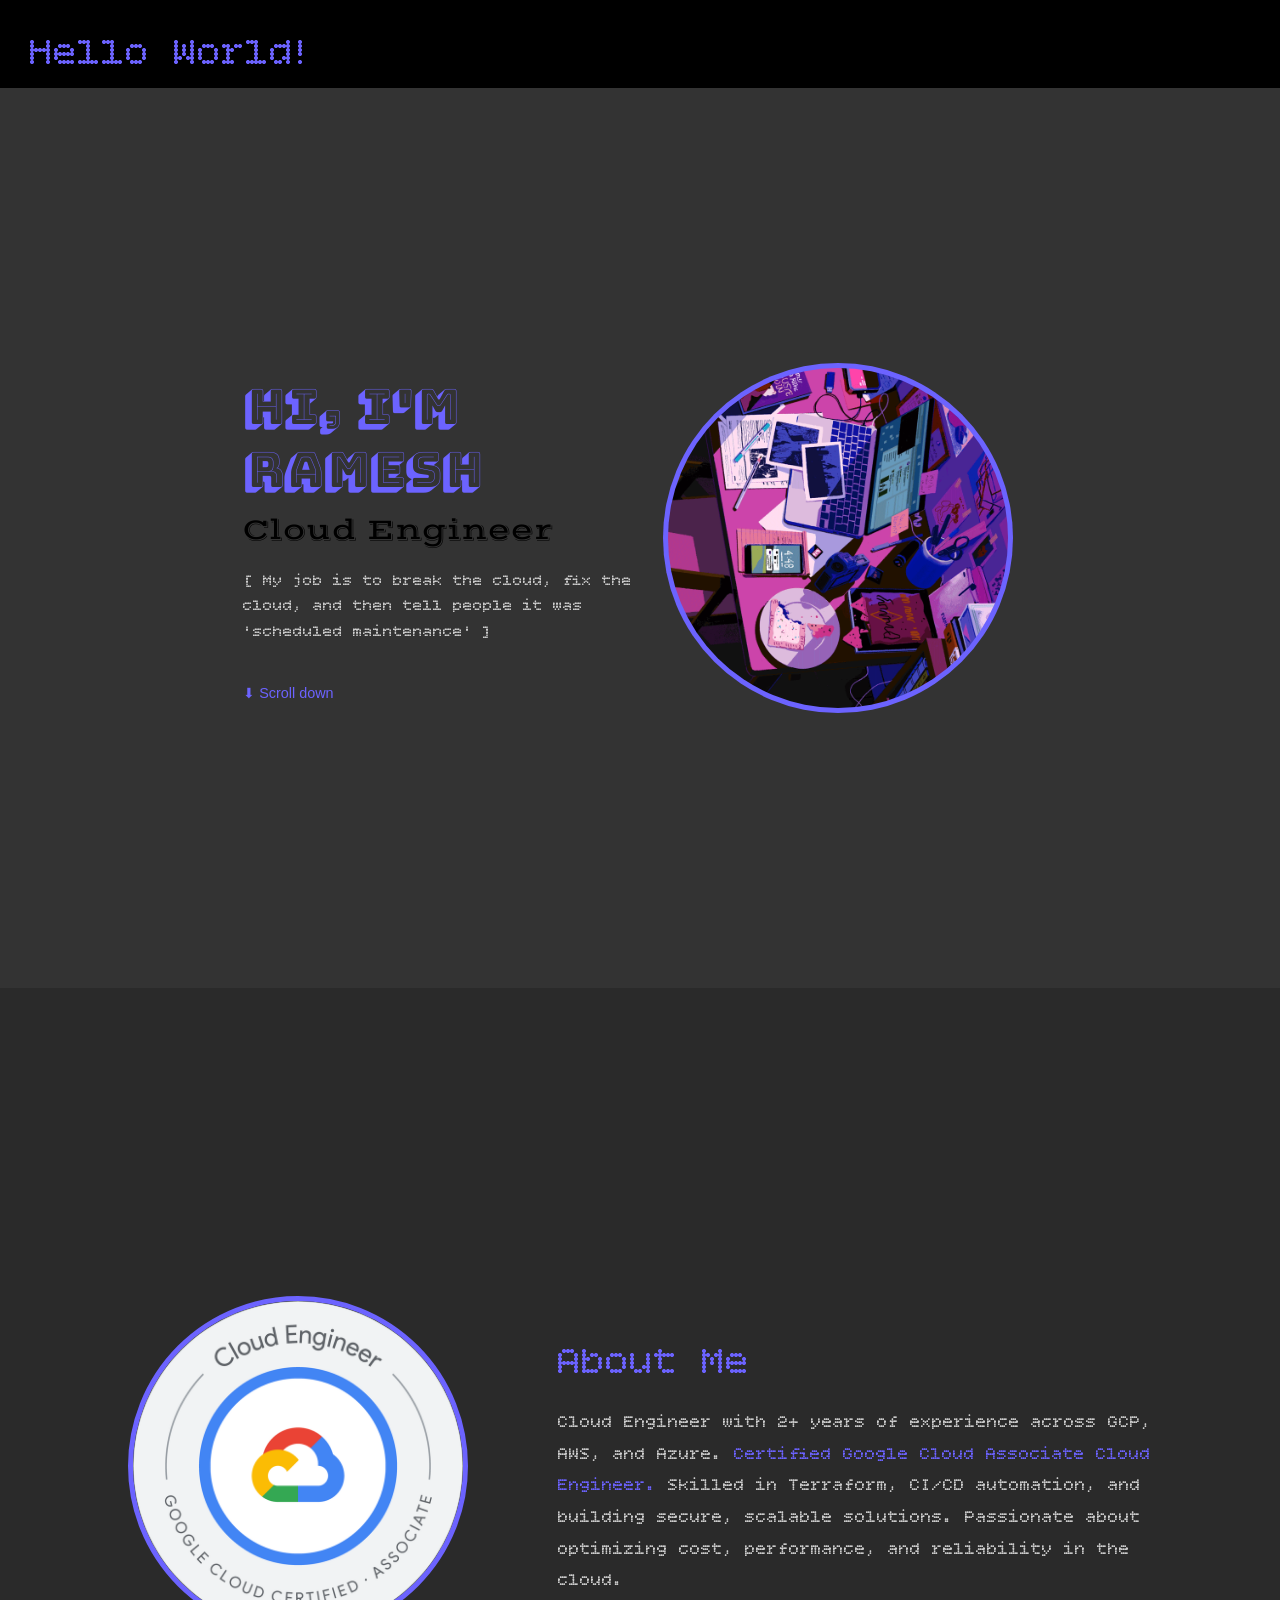
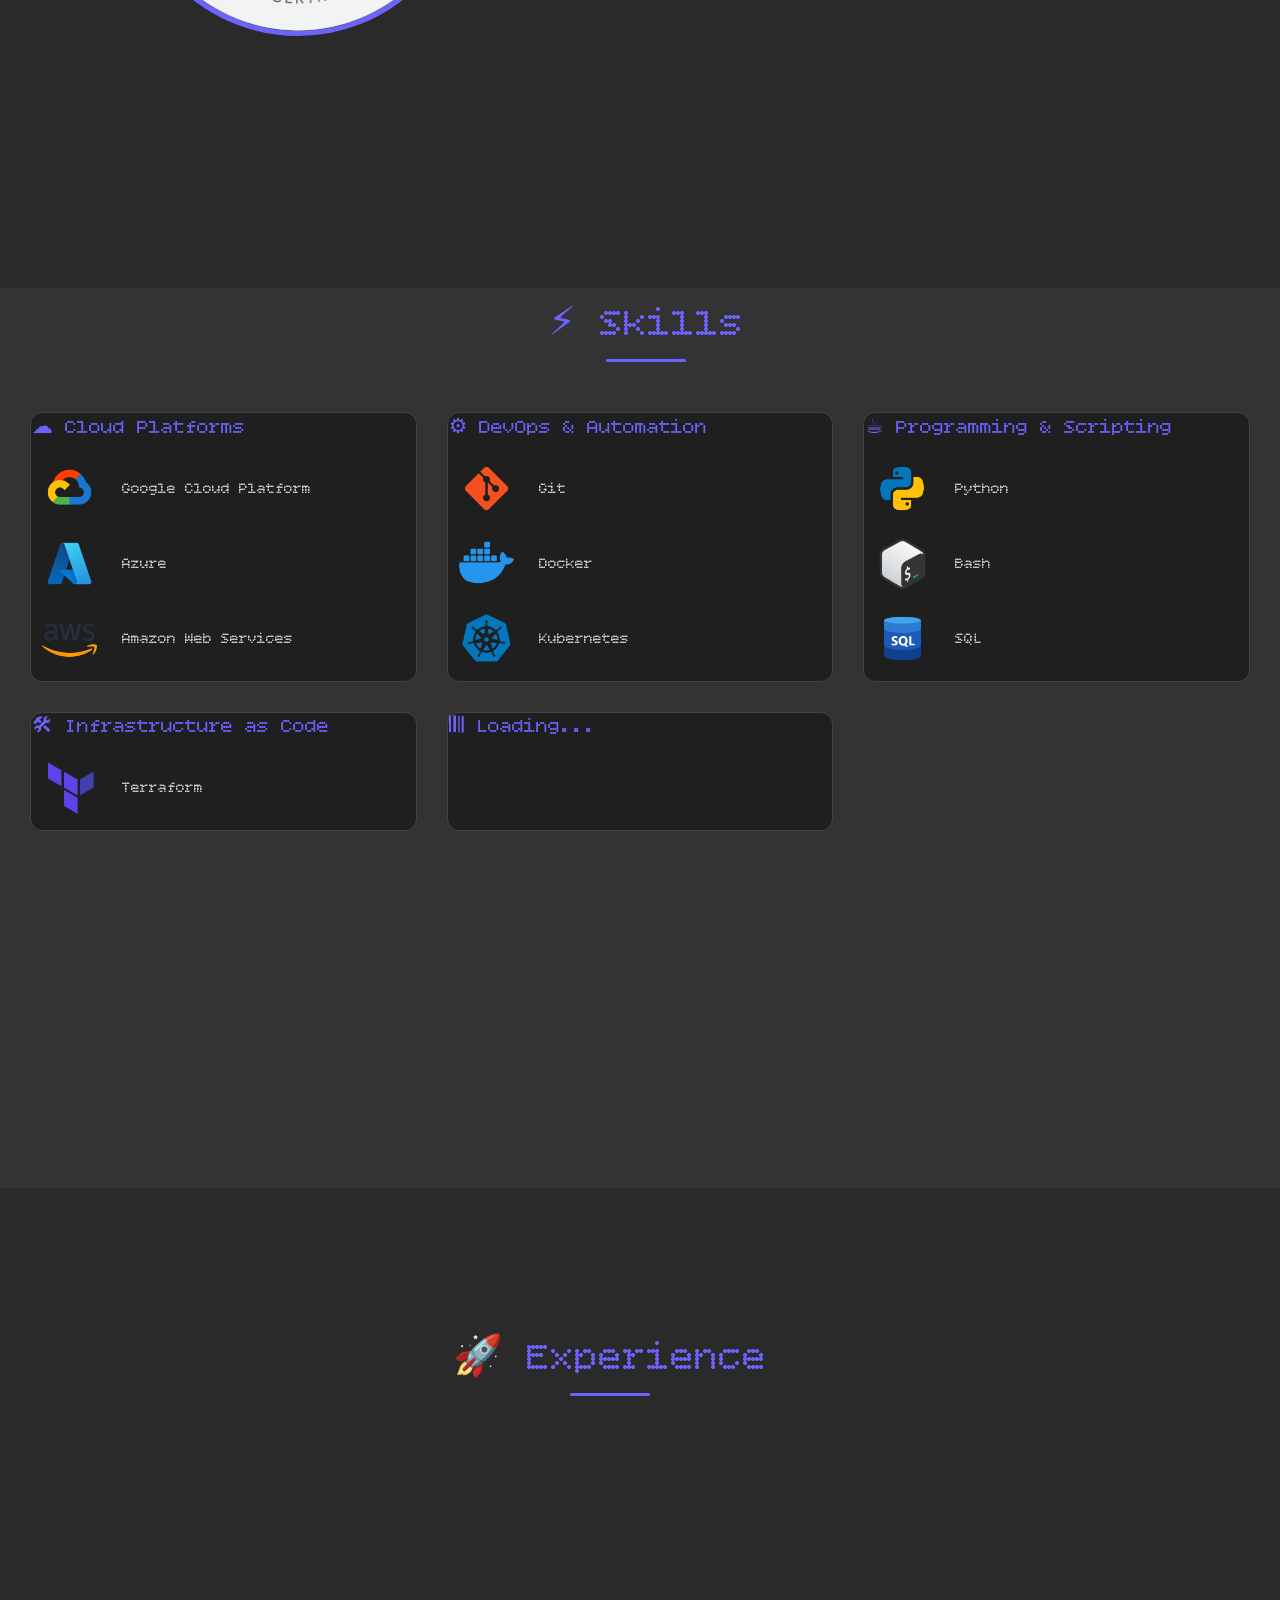
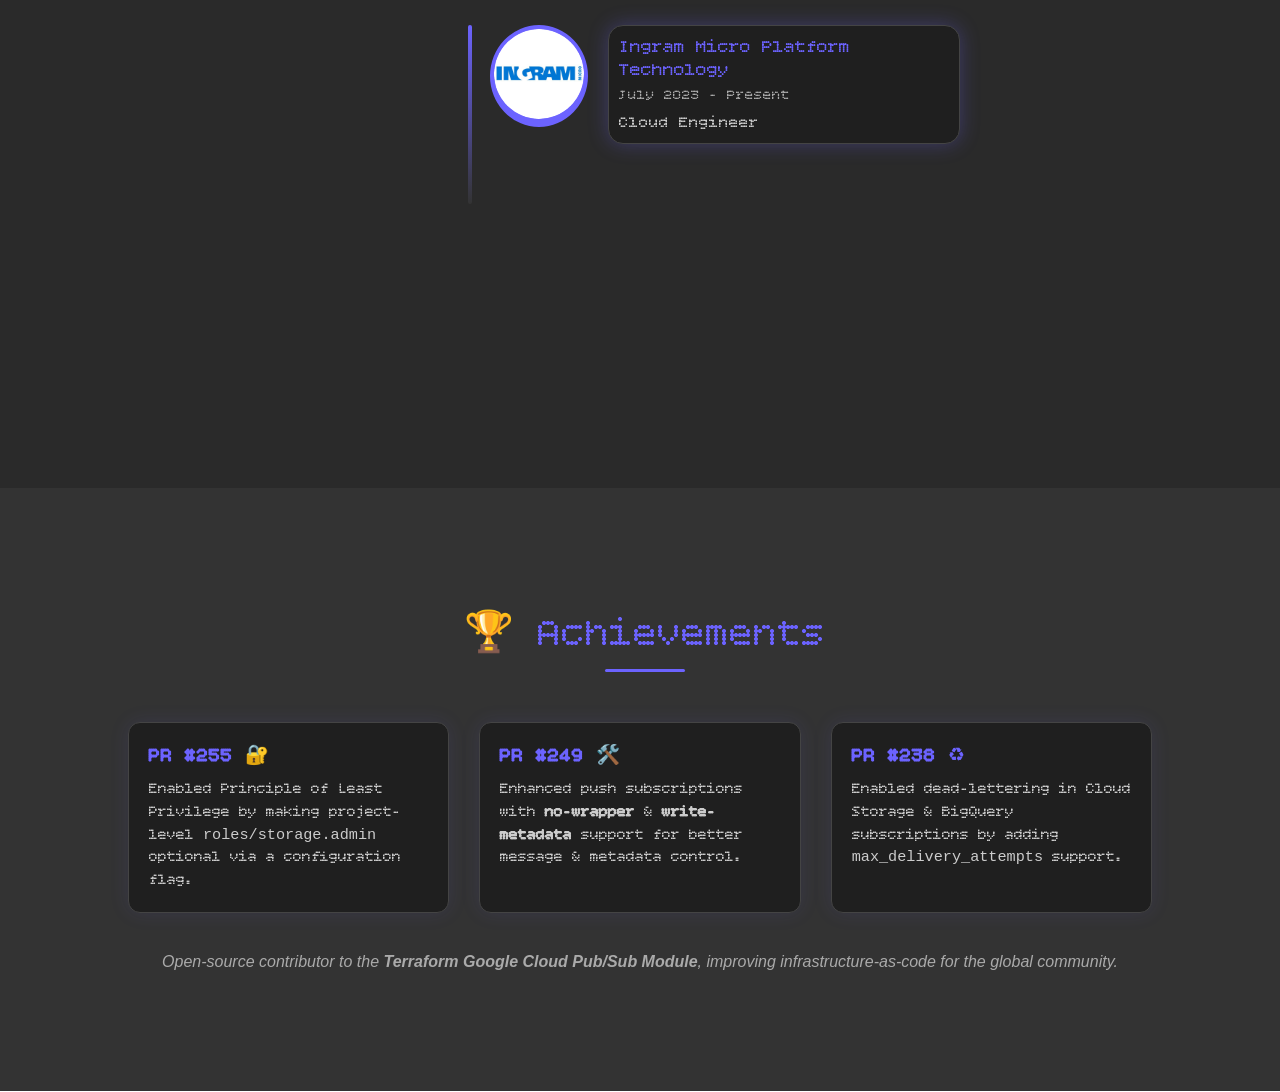
==== index.html @ 8cbbfb4b "Initial achie" ====
<!DOCTYPE html>
<html lang="en">
<head>
    <meta charset="UTF-8">
    <meta name="viewport" content="width=device-width, initial-scale=1.0">
    <title>Responsive Navbar</title>
    <link rel="stylesheet" href="style.css">
    <link href="https://fonts.googleapis.com/css2?family=Bitcount+Single:wght@100..900&display=swap" rel="stylesheet">
    <link href="https://fonts.googleapis.com/css2?family=Finger+Paint&display=swap" rel="stylesheet">    <link href="https://fonts.googleapis.com/css2?family=Bungee+Shade&display=swap" rel="stylesheet">
    <link href="https://fonts.googleapis.com/css2?family=Vast+Shadow&display=swap" rel="stylesheet">
</head>
<body>

    <!-- ===== Navbar ===== -->
    <header>
        <div class="logo">Hello World!</div>

        <!-- Hamburger Menu Icon -->
        <div class="hamburger" id="hamburger">
            ☰
        </div>

        <nav id="nav-menu">
            <ul class="nav-links">
                <li><a href="#home" class="nav-link">Home</a></li>
                <li><a href="#about" class="nav-link">About</a></li>
                <li><a href="#skills" class="nav-link">Skills</a></li>
                <li><a href="#experience" class="nav-link">Experience</a></li>
                <li><a href="#achievements" class="nav-link">Achievements</a></li>
                <li><a href="#contact" class="nav-link">Contact</a></li>
            </ul>
        </nav>
    </header>

    <!-- ===== Hero Section ===== -->
<section class="hero" id="home">
    <div class="hero-text">
        <h1>Hi, I'm Ramesh</h1>
        <h3>Cloud Engineer</h3>
        <p>
            [ My job is to break the cloud, fix the cloud, and then tell people it was 'scheduled maintenance' ]
        </p>
        <div class="scroll-down">
            <span>⬇ Scroll down</span>
        </div>
    </div>

    <div class="hero-image">
        <div class="image-bg"></div>
        <img src="./assets/gif1.gif" alt="img1">
    </div>
</section>

<!-- ===== About Section ===== -->
<section class="about" id="about">
    <div class="about-image">
        <img src="./assets/badge.png" alt="About Me">
    </div>
    <div class="about-text">
        <h2>About Me</h2>
        <p>
            Cloud Engineer with 2+ years of experience across GCP, AWS, and Azure. 
            <span class="cert">Certified Google Cloud Associate Cloud Engineer.</span>
            Skilled in Terraform, CI/CD automation, and building secure, scalable solutions. 
            Passionate about optimizing cost, performance, and reliability in the cloud.
        </p>
    </div>
</section>


<section class="skills" id="skills">
    <h2 class="section-title">⚡ Skills</h2>
    <div class="skills-grid">

        <div class="skill-category">
            <h3>☁ Cloud Platforms</h3>
            <div class="skill-items">
                <span><img src="./assets/gcp.png" alt="GCP">Google Cloud Platform</span>
                <span><img src="./assets/azure.png" alt="Azure">Azure</span>
                <span><img src="./assets/aws.png" alt="AWS">Amazon Web Services</span>
            </div>
        </div>

        <div class="skill-category">
            <h3>⚙ DevOps & Automation</h3>
            <div class="skill-items">
                <span><img src="./assets/git.png" alt="Git">Git</span>
                <span><img src="./assets/docker.png" alt="Docker">Docker</span>
                <span><img src="./assets/kubernetes.png" alt="Kubernetes">Kubernetes</span>
            </div>
        </div>

        <div class="skill-category">
            <h3> ☕︎ Programming & Scripting</h3>
            <div class="skill-items">
                <span><img src="./assets/python.png" alt="Python">Python</span>
                <span><img src="./assets/bash.png" alt="Bash">Bash</span>
                <span><img src="./assets/sql.png" alt="SQL">SQL</span>

            </div>
        </div>

        <div class="skill-category" id="sk">
            <h3>🛠 Infrastructure as Code</h3>
            <div class="skill-items">
                <span><img src="./assets/terraform.png" alt="Terraform">Terraform</span>
            </div>
        </div>

        <div class="skill-category" id="sk">
            <h3>𝄃𝄃𝄂 Loading...</h3>
        </div>

    </div>
</section>

<section class="experience" id="experience">
    <h2 class="section-title">🚀 Experience</h2>

    <div class="timeline">
        <!-- First Job -->
        <div class="timeline-item">
            <div class="timeline-icon">
                <img src="./assets/img.png" alt="Ingram Micro Logo">
            </div>
            <div class="timeline-content">
                <h3>Ingram Micro Platform Technology</h3>
                <span class="date">July 2023 - Present</span>
                <p>
                    Cloud Engineer
                </p>
            </div>
        </div>
    </div>
</section>

<section class="achievements" id="achievements">
    <h2 class="section-title">🏆 Achievements</h2>

    <div class="achievements-grid">
        <div class="achievement-card">
            <h3>PR #255 🔐</h3>
            <p>Enabled Principle of Least Privilege by making project-level <code>roles/storage.admin</code> optional via a configuration flag.</p>
        </div>

        <div class="achievement-card">
            <h3>PR #249 🛠️</h3>
            <p>Enhanced push subscriptions with <b>no-wrapper</b> & <b>write-metadata</b> support for better message & metadata control.</p>
        </div>

        <div class="achievement-card">
            <h3>PR #238 ♻️</h3>
            <p>Enabled dead-lettering in Cloud Storage & BigQuery subscriptions by adding <code>max_delivery_attempts</code> support.</p>
        </div>
    </div>

    <p class="achievement-note">
        Open-source contributor to the <b>Terraform Google Cloud Pub/Sub Module</b>, improving infrastructure-as-code for the global community.
    </p>
</section>


    <script src="script.js"></script>

</body>
</html>
---- style.css ----
* {
    margin: 0;
    padding: 0;
    box-sizing: border-box;
}

body {
    font-family: Arial, sans-serif;
    
}

/* ===== Navbar General Styles ===== */
header {
    display: flex;
    justify-content: space-between;
    align-items: center;
    padding-left: 30px;
    padding-right: 30px;
    padding-top: 30px;
    padding-bottom: 10px;
    position: sticky;
    top: 0;
    z-index: 1000;
    background-color: black;
}

.logo {
    font-size: 2.5rem;
    font-weight: bold;
    color: #6c63ff;
    font-family: "Bitcount Single", system-ui;
    font-optical-sizing: auto;
    font-weight: 400;
    font-style: normal;
    font-variation-settings:
     "slnt" 0,
     "CRSV" 0.5,
     "ELSH" 0,
     "ELXP" 0;
}

.nav-links {
    list-style: none;
    display: flex;
    gap: 45px;
    font-size: 20px;
    font-family: "Bitcount Single", system-ui;
    font-optical-sizing: auto;
    font-weight: 400;
    font-style: normal;
    font-variation-settings:
     "slnt" 0,
     "CRSV" 0.5,
     "ELSH" 0,
     "ELXP" 0;
}


.nav-link {
    text-decoration: none;
    color: black;
    font-weight: 500;
}

.nav-links a.active,
.nav-links a:hover {
    color: #6c63ff;
}

/* ===== Hamburger Icon ===== */
.hamburger {
    display: none;
    font-size: 1.8rem;
    cursor: pointer;
}

.hamburger.hide {
    display: none !important;
}


/* ==== 1st page ====*/

.hero {
    display: flex;
    align-items: center;
    justify-content: space-between;
    padding-top: 173px;
    padding-bottom: 173px;
    padding-left: 19%;
    padding-right: 19%;
    background-color: #333;
    min-height: 100vh;
    flex-wrap: wrap;
}

.hero-text {
    flex: 1;
}

.hero-text h1 {
    font-size: 3rem;
    font-weight: bold;
    color: #6c63ff;
    font-family: "Bungee Shade", sans-serif;
    font-weight: 400;
    font-style: normal;
}

.hero-text h1 span {
    color: #6c63ff;
}

.hero-text h3 {
    font-size: 1.9rem;
    color: balck;
    margin-top: 10px;
    font-family: "Vast Shadow", serif;
    font-weight: 500;
    font-style: normal;
}

.hero-text p {
    font-size: 1rem;
    color: #ccc;
    margin: 20px 0;
    line-height: 1.6;
    max-width: 400px;
    font-family: "Bitcount Single", system-ui;
    font-optical-sizing: auto;
    font-weight: 400;
    font-style: normal;
    font-variation-settings:
     "slnt" 0,
     "CRSV" 0.5,
     "ELSH" 0,
     "ELXP" 0;
    
}

.btn {
    display: inline-block;
    padding: 10px 20px;
    background: #6c63ff;
    color: white;
    text-decoration: none;
    border-radius: 5px;
    font-weight: 500;
}

.scroll-down {
    margin-top: 40px;
    font-size: 0.9rem;
    color: #6c63ff;
}

.hero-image {
    position: relative;
    flex: 1;
    display: flex;
    justify-content: center;
    align-items: center;
}

.image-bg {
    position: absolute;
    width: 350px;
    height: 350px;
    background: #6c63ff;
    border-radius: 50%;
    z-index: 0;
}

.hero-image img {
    position: relative;
    width: 340px;
    border-radius: 50%;
    object-fit: cover;
    z-index: 1;
}

/* ===== About Section ===== */

.about {
    display: flex;
    align-items: center;
    justify-content: space-between;
    background-color: #2a2a2a; /* subtle difference from hero background */
    gap: 90px;
    padding-top: 250px;
    padding-bottom: 190px;
    padding-left: 10%;
    padding-right: 10%;
    min-height: 100vh;
    flex-wrap: wrap;
}

.about-image img {
    width: 340px;
    border-radius: 50%;
    object-fit: cover;
    border: 5px solid #6c63ff;
    
}

.about-text {
    flex: 1;
    color: #ddd;
    font-family: "Bitcount Single", system-ui;
    background-color: #2a2a2a;
}

.about-text h2 {
    font-size: 2.5rem;
    color: #6c63ff;
    margin-bottom: 20px;
    font-family: "Bitcount Single", system-ui;
    font-optical-sizing: auto;
    font-weight: 400;
    font-style: normal;
    background-color: #2a2a2a;
    font-variation-settings:
     "slnt" 0,
     "CRSV" 0.5,
     "ELSH" 0,
     "ELXP" 0;
}

.about-text p {
    font-size: 1.1rem;
    line-height: 1.8;
    color: #ccc;
    background-color: #2a2a2a;
}

.about-text .cert {
    color: #6c63ff;
    background-color: #2a2a2a;
}

/* ===== Skill Section ===== */

.skills {
    padding-top: 10px;
    padding-bottom: 100px;
    padding-left: 30px;
    padding-right: 30px;
    background-color: #333;
    min-height: 100vh;
    flex-wrap: wrap;
}

.section-title {
    font-family: "Bitcount Single", system-ui;
    font-optical-sizing: auto;
    font-weight: 400;
    font-style: normal;
    font-variation-settings:
     "slnt" 0,
     "CRSV" 0.5,
     "ELSH" 0,
     "ELXP" 0;
    font-size: 2.5em;
    text-align: center;
    margin-bottom: 50px;
    color: #6c63ff;
    position: relative;
}

.section-title::after {
    content: "";
    display: block;
    width: 80px;
    height: 3px;
    background: #6c63ff;
    margin: 10px auto 0;
    border-radius: 3px;
}

.skills-grid {
    display: grid;
    grid-template-columns: repeat(auto-fit, minmax(320px, 1fr));
    gap: 30px;
}

.skill-category {
    background: #1f1f1f;
    padding: 1px;
    border-radius: 12px;
    border: 1px solid #444;
    transition: transform 0.3s ease, box-shadow 0.3s ease;
}


.skill-category:hover {
    transform: translateY(-5px);
    box-shadow: 0 0 15px #6c63ff;
}

.skill-category h3 {
    font-size: 1.3rem;
    color: #6c63ff;
    margin-bottom: 15px;
    font-family: "Bitcount Single", system-ui;
    font-optical-sizing: auto;
    font-weight: 400;
    font-style: normal;
    font-variation-settings:
     "slnt" 0,
     "CRSV" 0.5,
     "ELSH" 0,
     "ELXP" 0;
}

.skill-items span {
    display: flex;
    gap: 15px;
    align-items: center;
    margin: 8px 0;
    font-size: 0.95rem;
    color: #ccc;
    padding: 6px 10px;
    border-radius: 8px;
    transition: background 0.3s ease;
    font-family: "Bitcount Single", system-ui;
    font-optical-sizing: auto;
    font-weight: 400;
    font-style: normal;
    font-variation-settings:
     "slnt" 0,
     "CRSV" 0.5,
     "ELSH" 0,
     "ELXP" 0;
}

.skill-items img {
    width: 55px;
    height: 55px;
    margin-right: 10px;
}


.skill-category {
    opacity: 0;
    transform: translateY(30px);
    transition: all 0.6s ease;
}

.skill-category.visible {
    opacity: 1;
    transform: translateY(0);
}

/* ===== Experience Section ===== */


.experience {
    background-color: #2a2a2a;
    color: #ccc;
    display: flex;
    align-items: center;
    justify-content: space-between;
    background-color: #2a2a2a;
    gap: 90px;
    padding-top: 100px;
    padding-bottom: 240px;
    padding-left: 35%;
    padding-right: 25%;
    min-height: 100vh;
    flex-wrap: wrap;
}

.section-title {
    align-items: center;
    padding-left: 1%;
}

.timeline {
    position: relative;
    padding-left: 50px;
}

.timeline::before {
    content: "";
    position: absolute;
    left: 20px;
    top: 0;
    bottom: 0;
    width: 4px;
    background: linear-gradient(#6c63ff, #333);
    border-radius: 2px;
}

.timeline-item {
    position: relative;
    margin-bottom: 60px;
    opacity: 0;
    transform: translateY(50px);
    transition: all 0.6s ease;
    padding-left: 100px;
}

.timeline-item.visible {
    opacity: 1;
    transform: translateY(0);
}

.timeline-icon {
    position: absolute;
    left: -8px;
    background: #6c63ff;
    border-radius: 50%;
    padding: 1px;
    border: 3px solid #6c63ff;
}

.timeline-icon img {
    width: 90px;
    height: 90px;
    border-radius: 50%;
}

.timeline-content {
    background: #1f1f1f;
    padding:10px;
    border-radius: 15px;
    margin-left: 10px;
    border: 1px solid #444;
    box-shadow: 0 0 20px rgba(108, 99, 255, 0.3);
}

.timeline-content p {
    font-family: "Bitcount Single", system-ui;
    font-optical-sizing: auto;
    font-weight: 400;
    font-style: normal;
    font-variation-settings:
     "slnt" 0,
     "CRSV" 0.5,
     "ELSH" 0,
     "ELXP" 0;
}

.timeline-content h3 {
    margin-bottom: 5px;
    color: #6c63ff;
    font-family: "Bitcount Single", system-ui;
    font-optical-sizing: auto;
    font-weight: 400;
    font-style: normal;
    font-variation-settings:
     "slnt" 0,
     "CRSV" 0.5,
     "ELSH" 0,
     "ELXP" 0;
}

.timeline-content .date {
    font-size: 0.9rem;
    color: #aaa;
    display: block;
    margin-bottom: 10px;
    font-family: "Bitcount Single", system-ui;
    font-optical-sizing: auto;
    font-weight: 400;
    font-style: normal;
    font-variation-settings:
     "slnt" 0,
     "CRSV" 0.5,
     "ELSH" 0,
     "ELXP" 0;
}

/* ===== Achievements Section ===== */


.achievements {
    background-color: #333;
    padding: 120px 10%;
    color: #ccc;
    text-align: center;
}

.achievements-grid {
    display: grid;
    grid-template-columns: repeat(auto-fit, minmax(320px, 1fr));
    gap: 30px;
    margin-top: 50px;
}

.achievement-card {
    background: #1f1f1f;
    border: 1px solid #444;
    padding: 20px;
    border-radius: 12px;
    box-shadow: 0 0 20px rgba(108, 99, 255, 0.1);
    transition: transform 0.3s ease, box-shadow 0.3s ease;
    text-align: left;
    font-family: "Bitcount Single", system-ui;
    opacity: 0;
    transform: translateY(30px);
}

.achievement-card h3 {
    color: #6c63ff;
    margin-bottom: 10px;
    font-size: 1.2rem;
}

.achievement-card p {
    font-size: 0.95rem;
    color: #ccc;
    line-height: 1.5;
}

.achievement-card:hover {
    transform: translateY(-5px);
    box-shadow: 0 0 15px #6c63ff;
}

.achievement-note {
    margin-top: 40px;
    font-size: 1rem;
    color: #aaa;
    font-style: italic;
}

.achievement-card.visible {
    opacity: 1;
    transform: translateY(0);
    transition: all 0.6s ease;
}



/* Mobile Responsive */
@media (max-width: 768px) {
    .about {
        flex-direction: column;
        text-align: center;
        padding: 50px 10%;
    }

    .about-image img {
        width: 200px;
        margin-bottom: 20px;
    }

    .about-text h2 {
        font-size: 2rem;
    }

    .about-text p {
        font-size: 1rem;
    }
}

/* ===== Mobile Styles ===== */
@media (max-width: 768px) {
    .hamburger {
        display: block;
    }

    nav {
        display: none;
        position: absolute;
        top: 60px;
        right: 0;
        background: #333;
        width: 200px;
        border-radius: 5px;
        box-shadow: 0 5px 15px rgba(0,0,0,0.1);
    }

    nav.show {
        display: block;
    }

    .nav-links {
        flex-direction: column;
        padding: 10px;
        gap: 5px;
    }

    .nav-links li {
        margin: 10px 0;
    }

    .logo {
        font-size: 1.5rem;
    }

    /* Hero section mobile adjustments */
    .hero {
        flex-direction: column-reverse; /* text first, image second */
        padding: 40px 10%; /* less padding for mobile */
        gap: 20px; /* space between text and image */
    }

    .hero-text h1 {
        font-size: 2rem;
    }

    .hero-text h3 {
        font-size: 1.5rem;
    }

    .hero-text {
        text-align: center;
    }

    .hero-text p {
        max-width: 100%;
    }

    .hero-image {
        margin-bottom: 0;
    }

    .image-bg {
        width: 220px;
        height: 220px;
    }

    .hero-image img {
        width: 210px;
    }

    .skills-grid {
        grid-template-columns: 1fr;
    }
    .timeline-item {
        padding-left: 60px;
    }

    .about-text p {
        font-size: 0.9rem;
        line-height: 1.8;
        color: #ccc;
        background-color: #2a2a2a;
    }

    .about {
        display: flex;
        align-items: center;
        justify-content: space-between;
        background-color: #2a2a2a;
        padding-bottom: 10px;
        padding-left: 10%;
        padding-right: 10%;    
    }

    .skills {
        padding: 13px 10%;
    }

    .section-title {
        font-size: 1.5em;
    }

    .skills-grid {
        display: grid;
        grid-template-columns: repeat(auto-fit, minmax(320px, 1fr));
        gap: 5px;
    }

    .skill-category {
        padding: 10px;
    }

    .skill-category h3 {
        font-size: 1em;
    }

    .skill-items span {
        font-size: 1rem;
        padding: 0px 8px;
    }

    .skill-items img {
        width: 23px;
        height: 23px;
    }

    .experience {
        padding-left: 100px;
        padding-right: 100px;
        padding-bottom: 260px;
        padding-top: 15px;
    }

    .timeline {
        padding-left: 45px;
    }

    .timeline-item {
        padding-left: 70px;
    }

    .timeline-icon {
        border-radius: 50%;
    }

    .timeline-icon img {
        width: 60px;
        height: 60px;
        border-radius: 50%;
    }

    .timeline-content h3 {
        font-size: 20px;
    }

    .timeline-content p {
        font-size: 20px;
    }
}
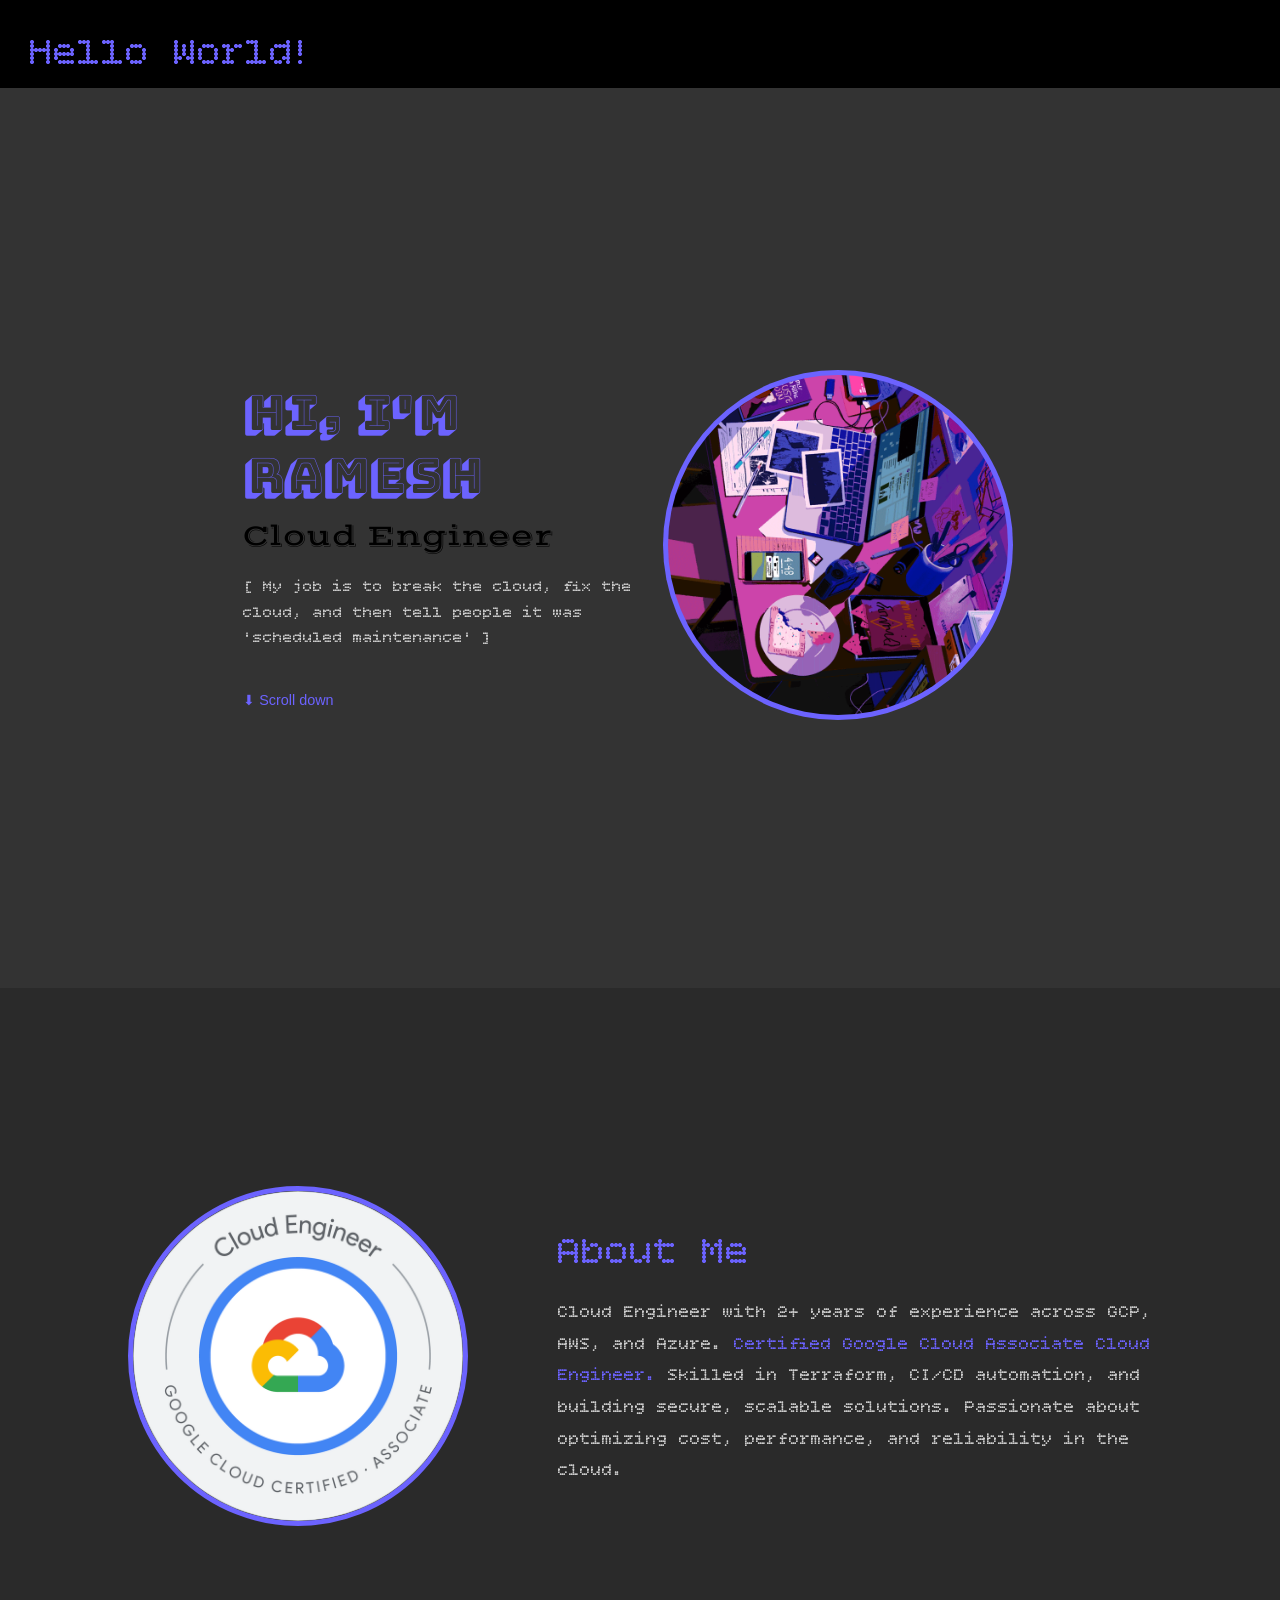
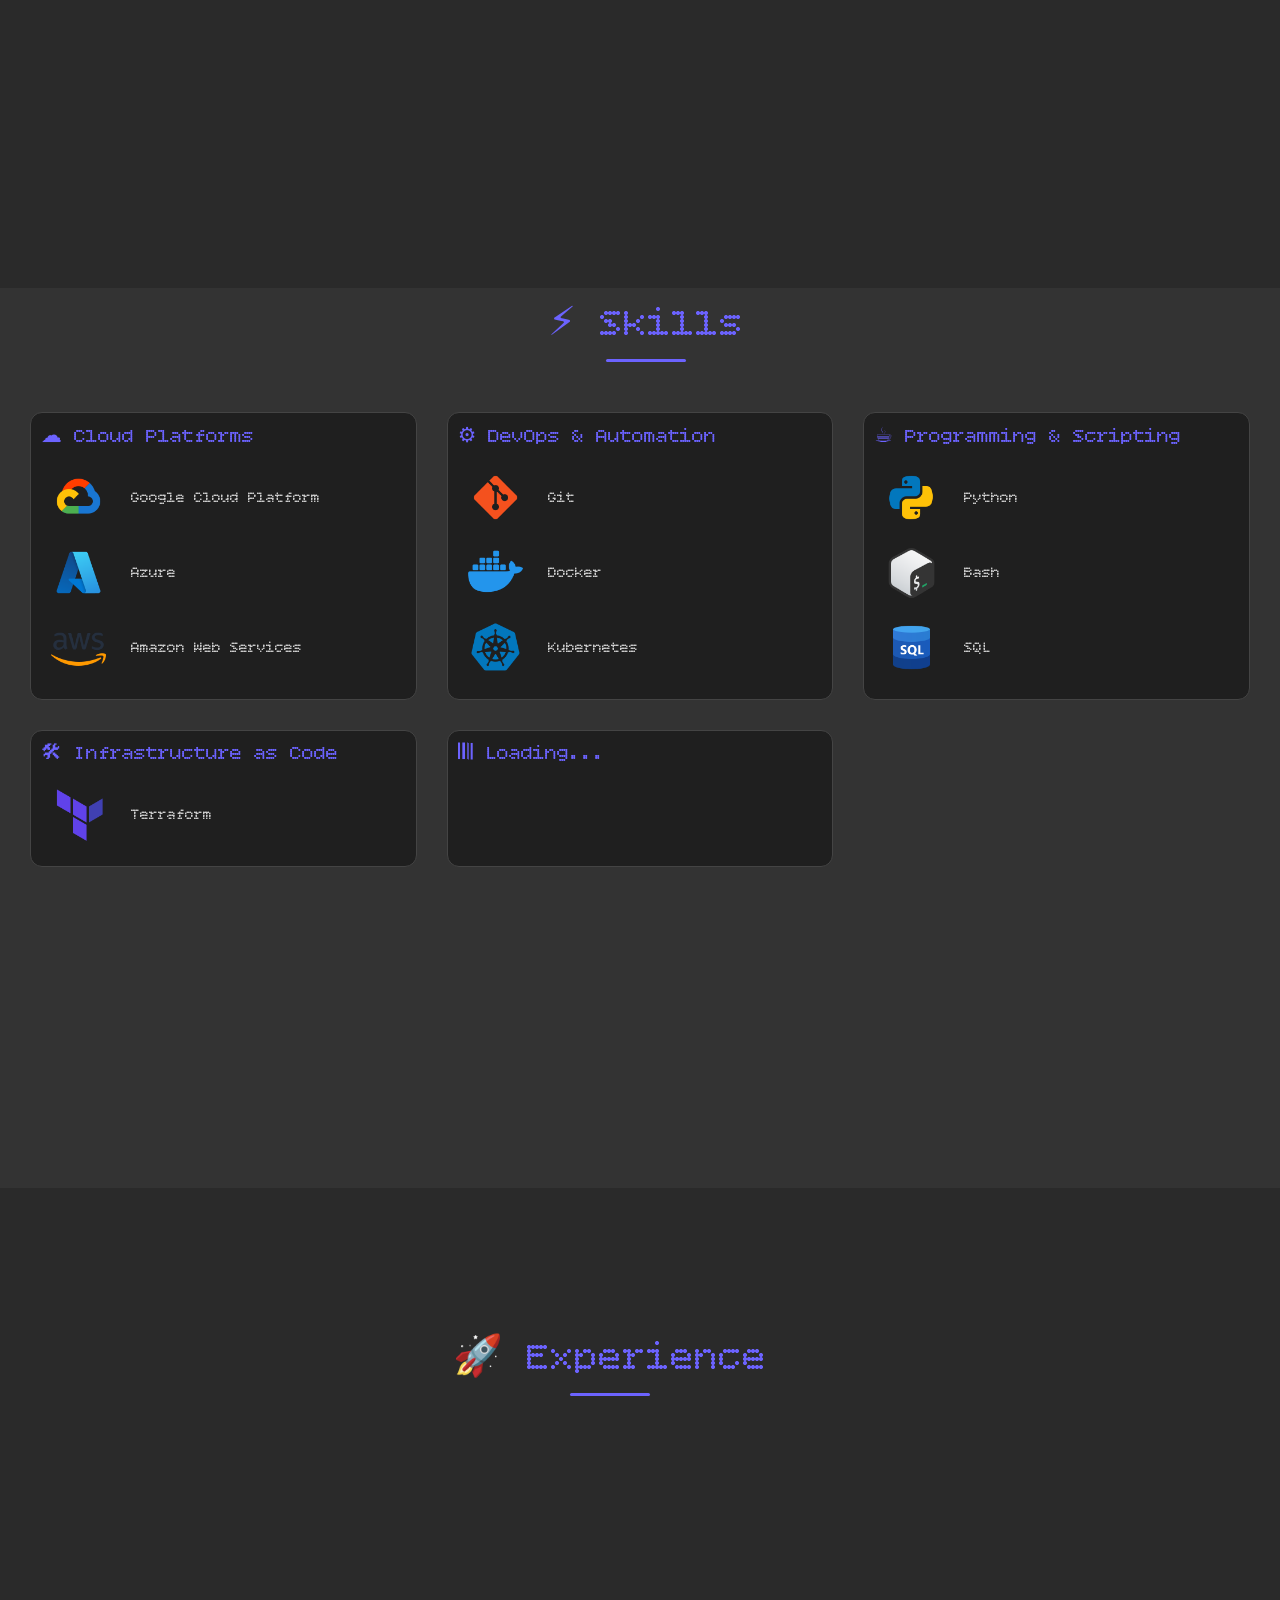
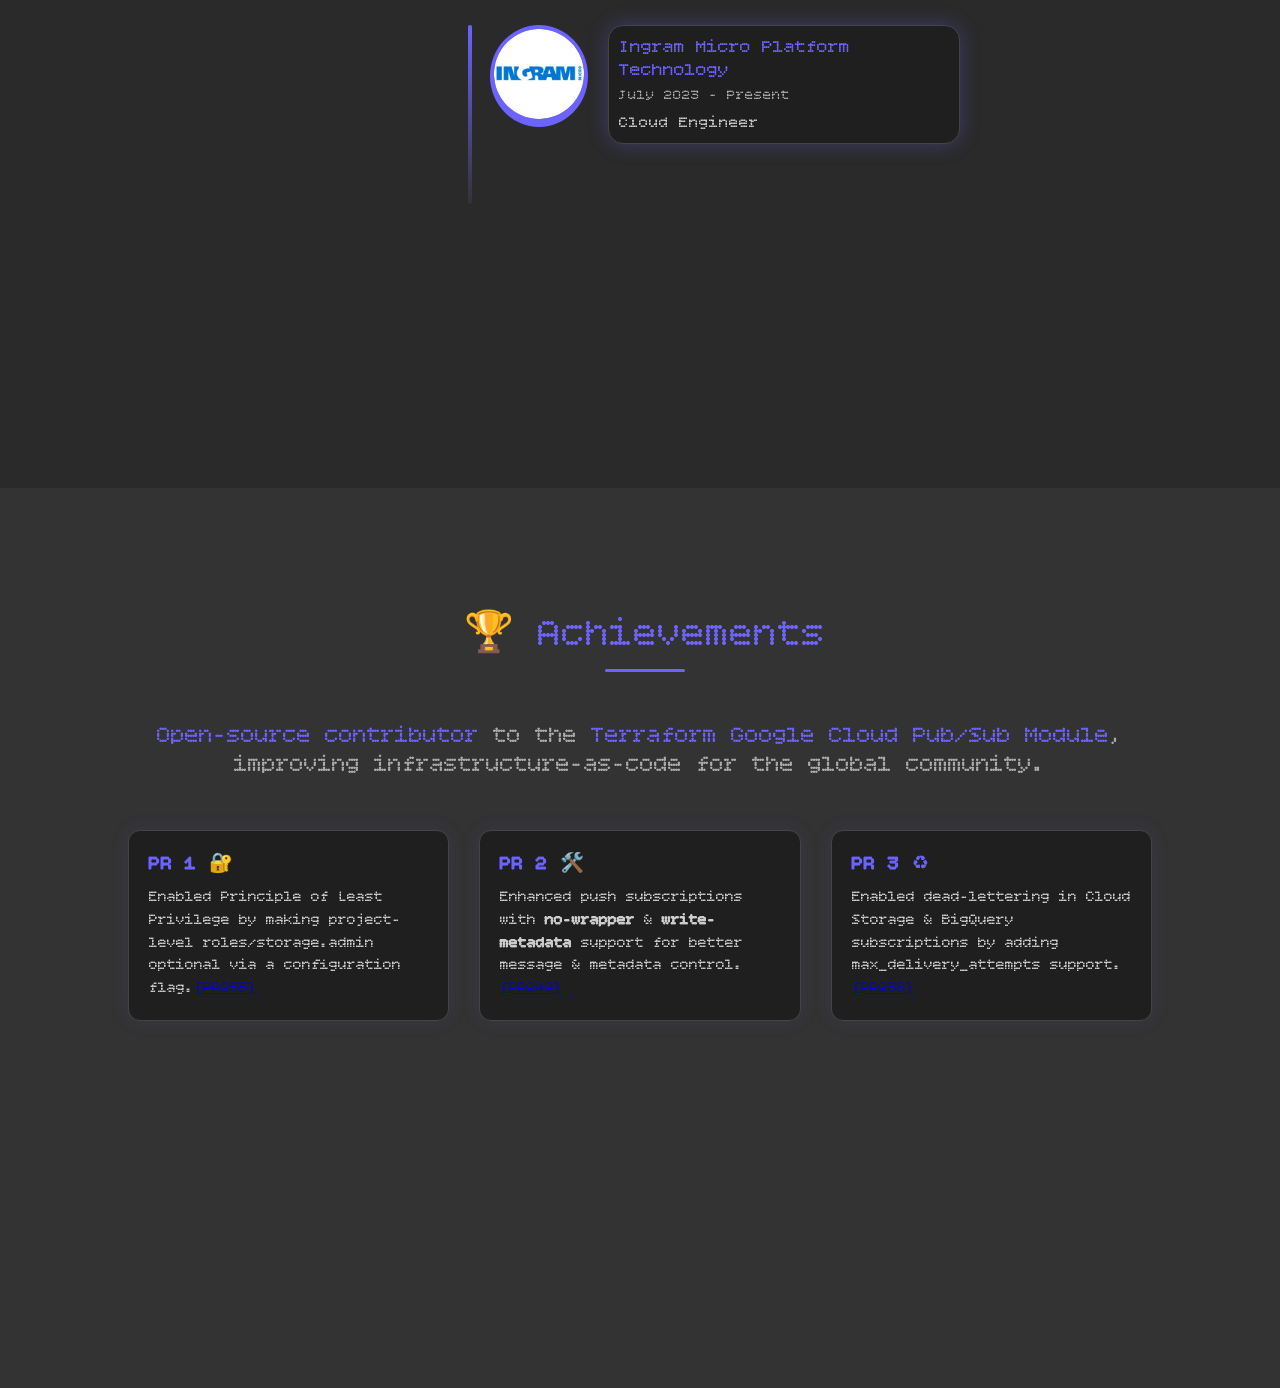
==== commit 14440004: "Achievement completed for web" ====
--- a/index.html
+++ b/index.html
@@ -136,27 +136,27 @@
 
 <section class="achievements" id="achievements">
     <h2 class="section-title">🏆 Achievements</h2>
+    
+    <p class="achievement-note">
+        <span>Open-source contributor</span> to the <span>Terraform Google Cloud Pub/Sub Module</span>, improving infrastructure-as-code for the global community.
+    </p>
 
     <div class="achievements-grid">
         <div class="achievement-card">
-            <h3>PR #255 🔐</h3>
-            <p>Enabled Principle of Least Privilege by making project-level <code>roles/storage.admin</code> optional via a configuration flag.</p>
+            <h3>PR 1 🔐</a></h3>
+            <p>Enabled Principle of Least Privilege by making project-level roles/storage.admin optional via a configuration flag.<a href="https://github.com/terraform-google-modules/terraform-google-pubsub/pull/255">[PR255]</a></p>
         </div>
 
         <div class="achievement-card">
-            <h3>PR #249 🛠️</h3>
-            <p>Enhanced push subscriptions with <b>no-wrapper</b> & <b>write-metadata</b> support for better message & metadata control.</p>
+            <h3>PR 2 🛠️</h3>
+            <p>Enhanced push subscriptions with <b>no-wrapper</b> & <b>write-metadata</b> support for better message & metadata control.<a href="https://github.com/terraform-google-modules/terraform-google-pubsub/pull/249">[PR249]</a></p>
         </div>
 
         <div class="achievement-card">
-            <h3>PR #238 ♻️</h3>
-            <p>Enabled dead-lettering in Cloud Storage & BigQuery subscriptions by adding <code>max_delivery_attempts</code> support.</p>
+            <h3>PR 3 ♻️</h3>
+            <p>Enabled dead-lettering in Cloud Storage & BigQuery subscriptions by adding max_delivery_attempts support.<a href="https://github.com/terraform-google-modules/terraform-google-pubsub/pull/238">[PR238]</a></p>
         </div>
     </div>
-
-    <p class="achievement-note">
-        Open-source contributor to the <b>Terraform Google Cloud Pub/Sub Module</b>, improving infrastructure-as-code for the global community.
-    </p>
 </section>
 
 
--- a/style.css
+++ b/style.css
@@ -86,7 +86,7 @@
     align-items: center;
     justify-content: space-between;
     padding-top: 173px;
-    padding-bottom: 173px;
+    padding-bottom: 160px;
     padding-left: 19%;
     padding-right: 19%;
     background-color: #333;
@@ -187,7 +187,7 @@
     justify-content: space-between;
     background-color: #2a2a2a; /* subtle difference from hero background */
     gap: 90px;
-    padding-top: 250px;
+    padding-top: 30px;
     padding-bottom: 190px;
     padding-left: 10%;
     padding-right: 10%;
@@ -285,7 +285,7 @@
 
 .skill-category {
     background: #1f1f1f;
-    padding: 1px;
+    padding: 10px;
     border-radius: 12px;
     border: 1px solid #444;
     transition: transform 0.3s ease, box-shadow 0.3s ease;
@@ -479,6 +479,8 @@
     padding: 120px 10%;
     color: #ccc;
     text-align: center;
+    min-height: 100vh;
+    flex-wrap: wrap;
 }
 
 .achievements-grid {
@@ -501,6 +503,10 @@
     transform: translateY(30px);
 }
 
+.achievement-card p code {
+    color: #6c63ff;
+}
+
 .achievement-card h3 {
     color: #6c63ff;
     margin-bottom: 10px;
@@ -531,6 +537,22 @@
     transition: all 0.6s ease;
 }
 
+.achievement-note {
+    font-family: "Bitcount Single", system-ui;
+    font-optical-sizing: auto;
+    font-weight: 400;
+    font-style: normal;
+    font-size: 1.5rem;
+    font-variation-settings:
+     "slnt" 0,
+     "CRSV" 0.5,
+     "ELSH" 0,
+     "ELXP" 0;
+}
+
+.achievement-note span {
+    color:#6c63ff;
+}
 
 
 /* Mobile Responsive */
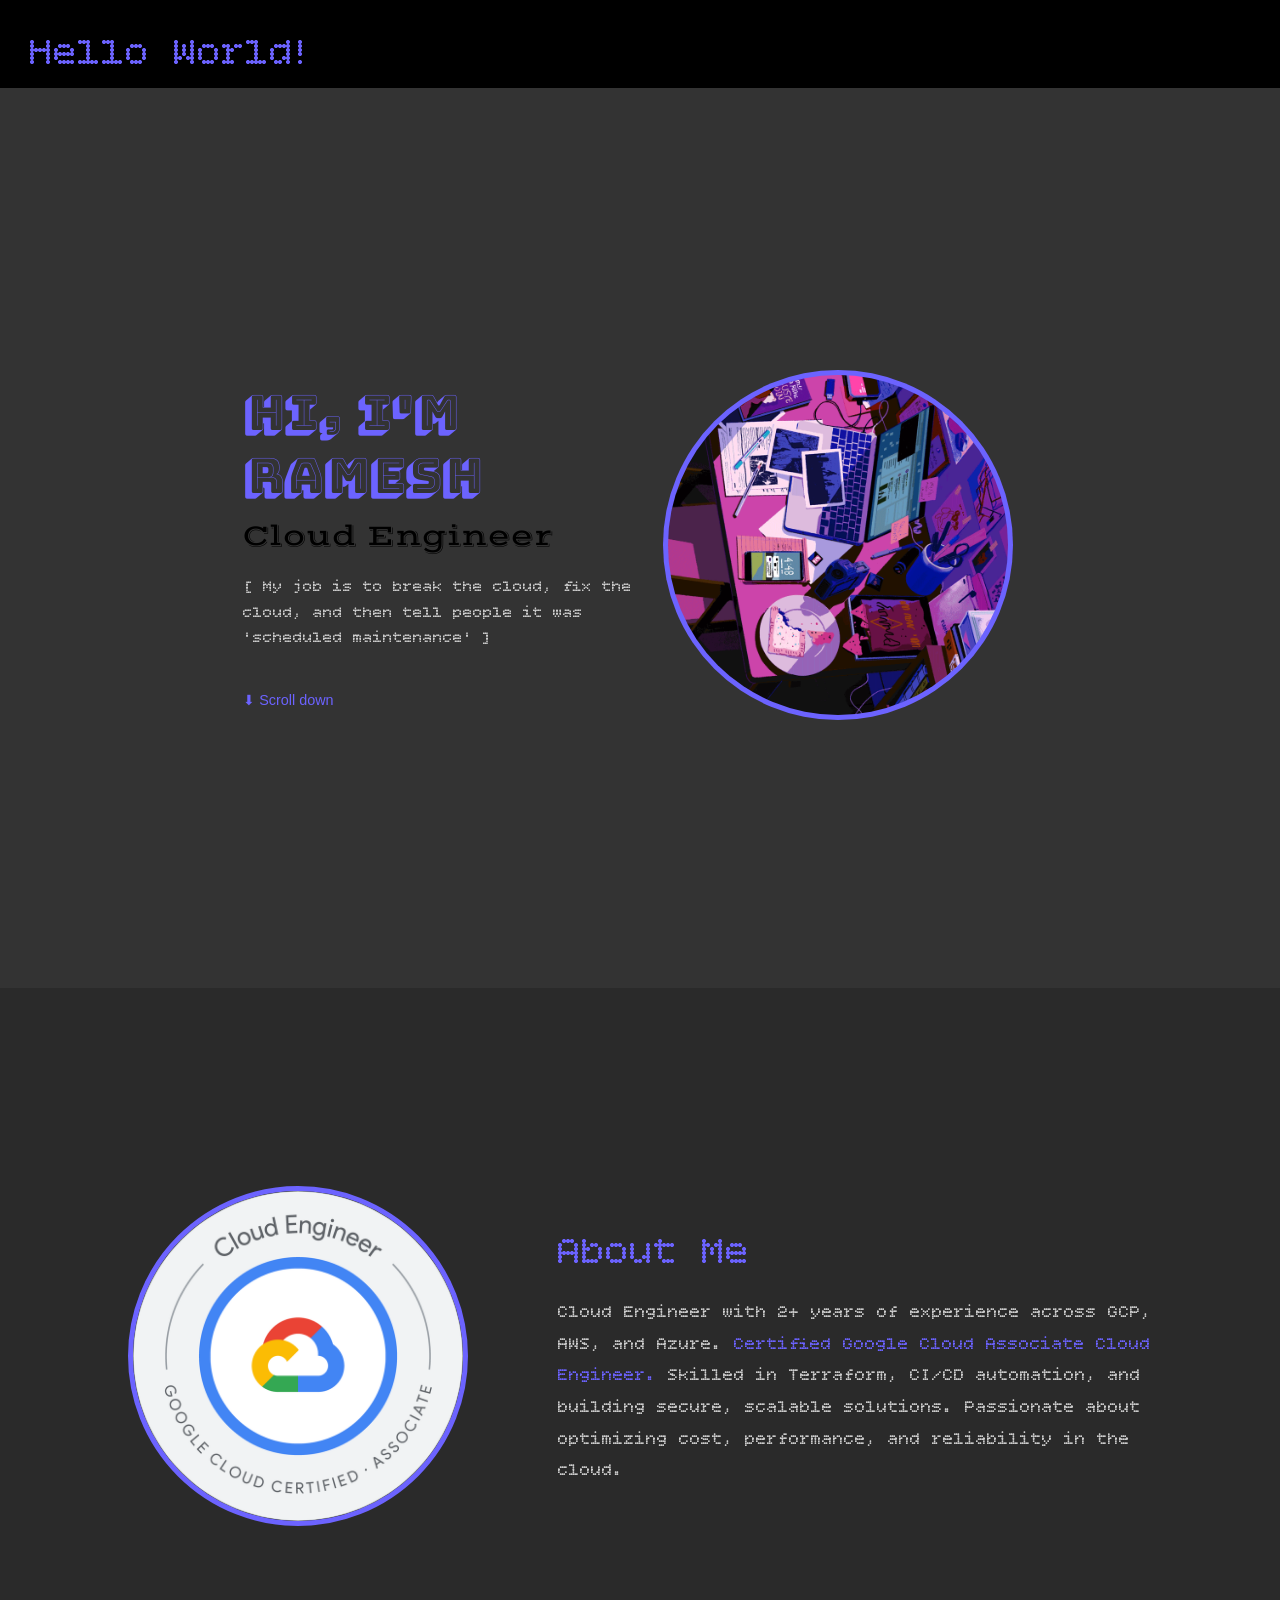
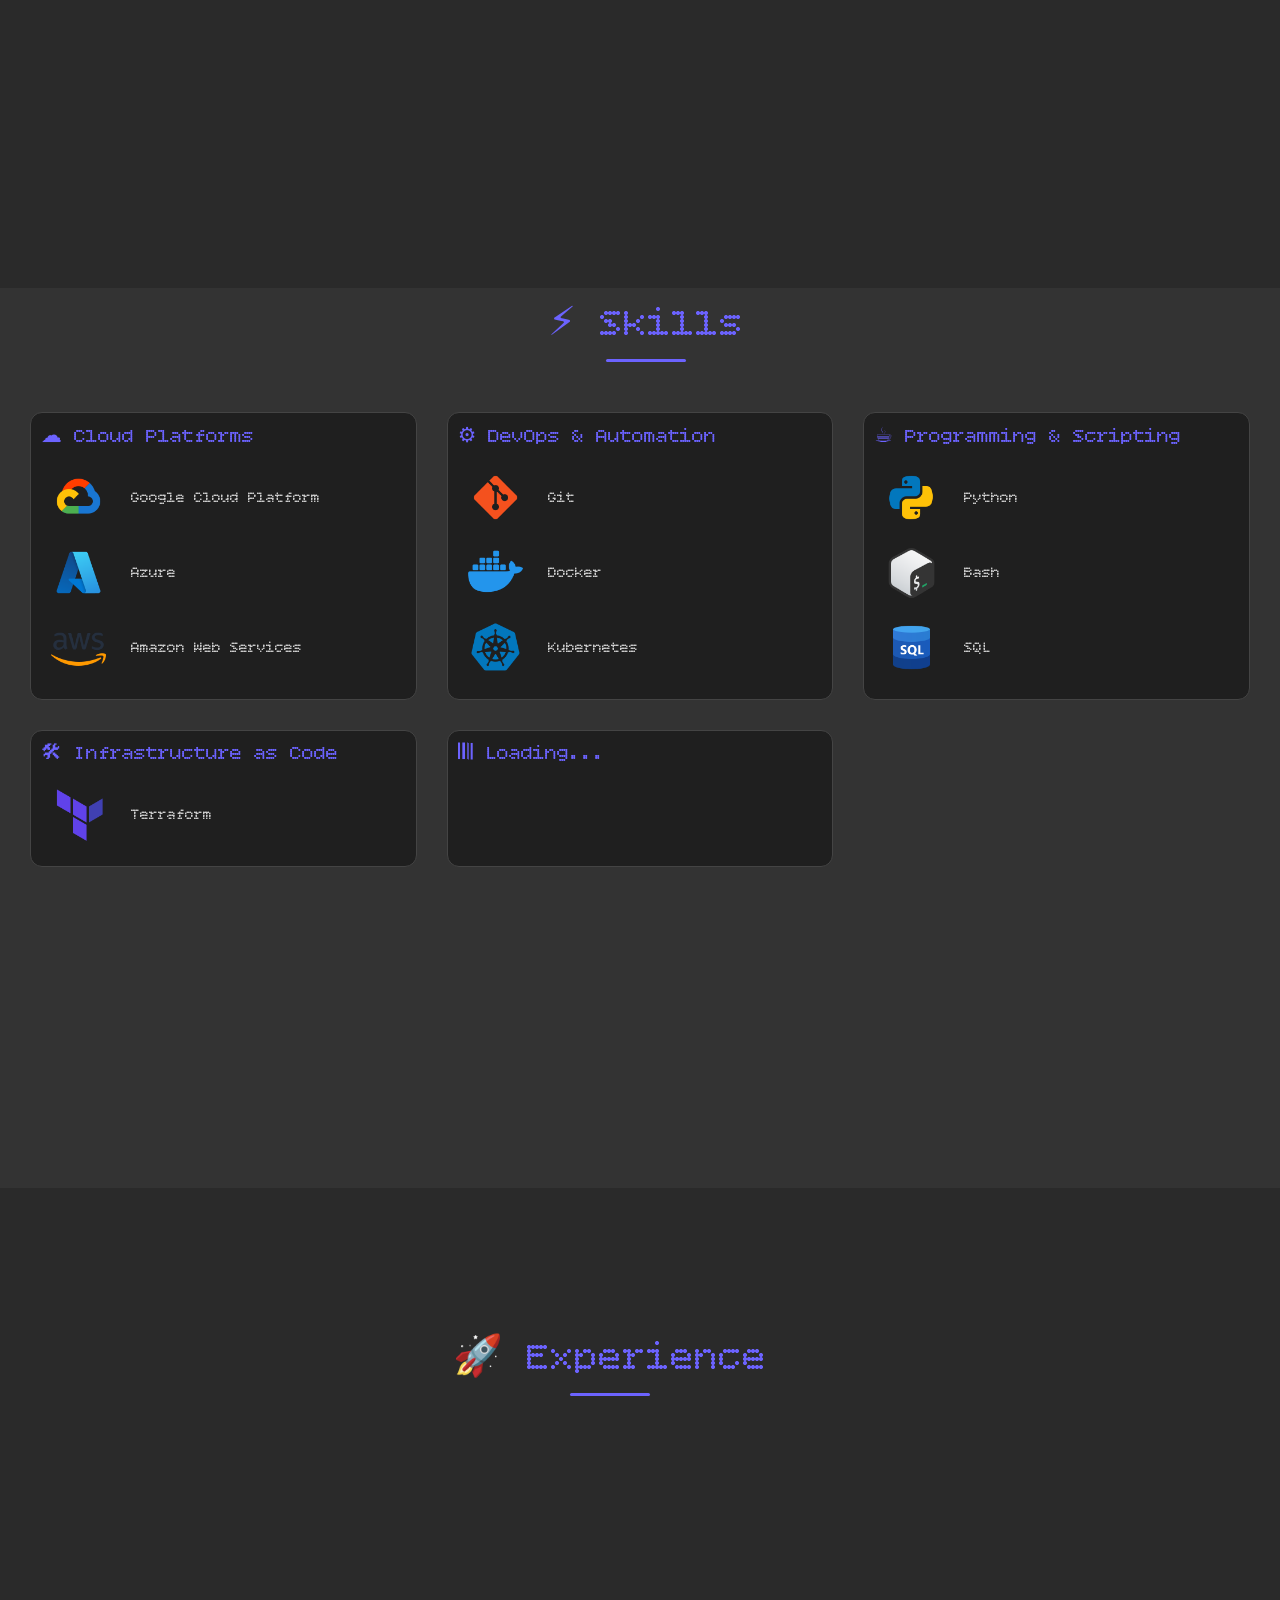
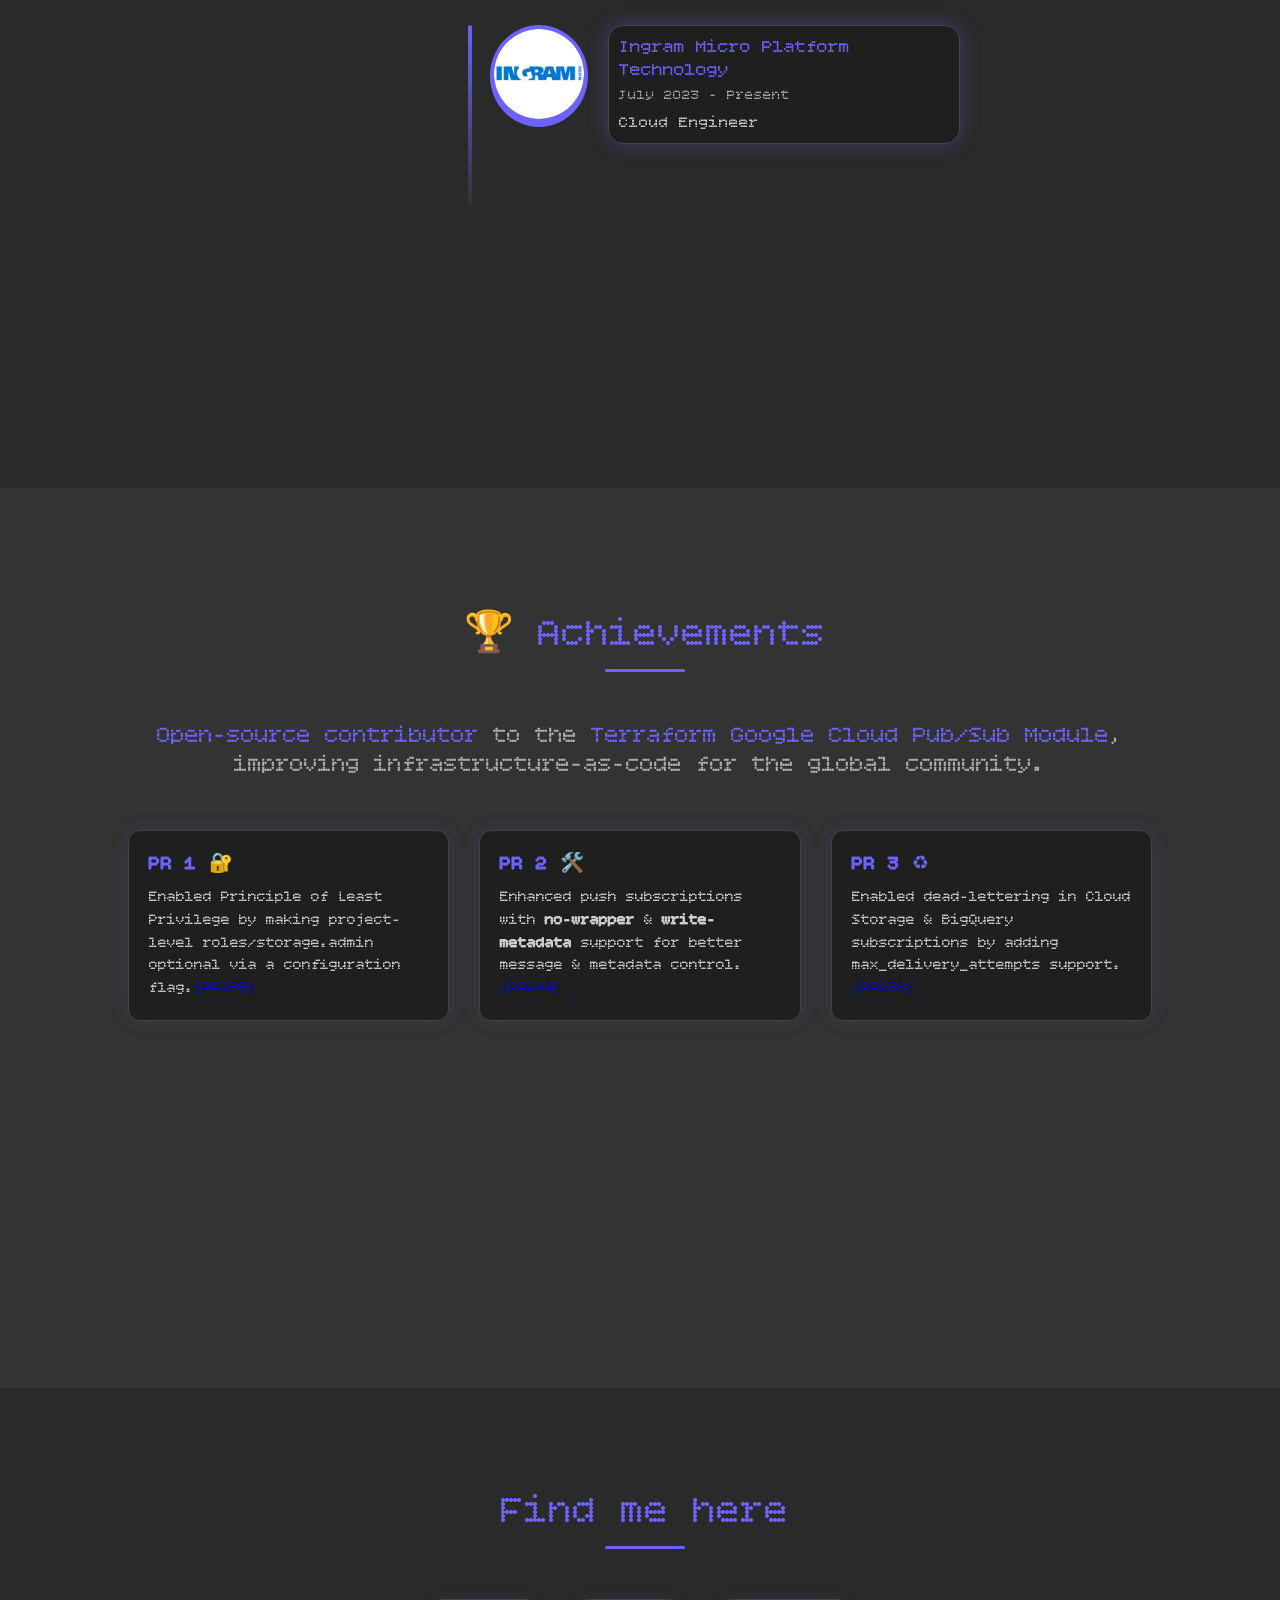
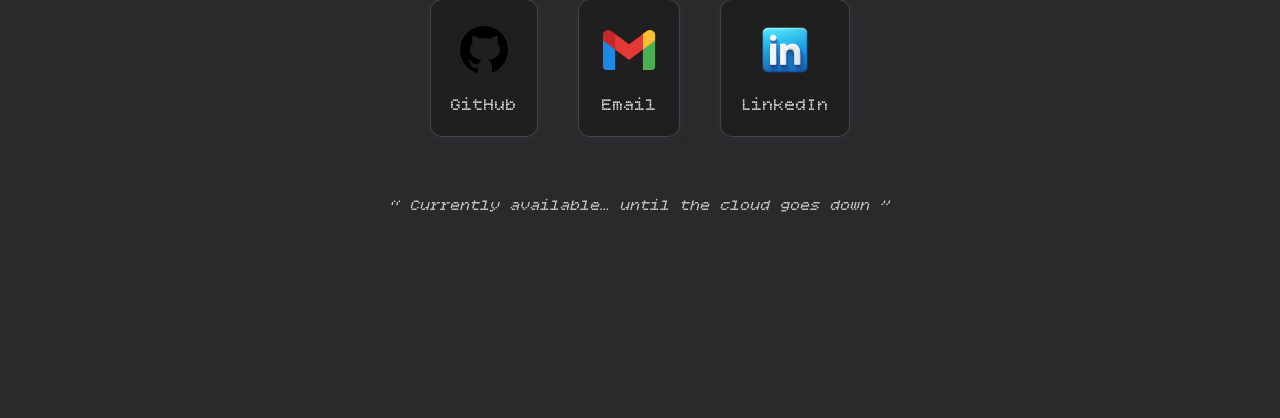
==== commit f26f475d: "Portfolio Webpage Completed, I hope so" ====
--- a/index.html
+++ b/index.html
@@ -159,6 +159,35 @@
     </div>
 </section>
 
+<section class="contact" id="contact">
+    <h2 class="section-title">Find me here</h2>
+    
+    <div class="contact-grid">
+        <!-- GitHub -->
+        <a href="https://github.com/Ram1604" target="_blank" class="contact-card">
+            <img src="./assets/github.png" alt="GitHub">
+            <span>GitHub</span>
+        </a>
+        
+        <!-- Email -->
+        <a href="mailto:rameshsudhan11@gmail.com" class="contact-card">
+            <img src="./assets/gmail.png" alt="Email">
+            <span>Email</span>
+        </a>
+        
+        <!-- LinkedIn -->
+        <a href="https://www.linkedin.com/in/rameshsudhan" target="_blank" class="contact-card">
+            <img src="./assets/linkedin.png" alt="LinkedIn">
+            <span>LinkedIn</span>
+        </a>
+    </div>
+
+    <p class="sarcasm">
+        “ Currently available… until the cloud goes down ”
+    </p>
+</section>
+
+
 
     <script src="script.js"></script>
 
--- a/style.css
+++ b/style.css
@@ -554,6 +554,63 @@
     color:#6c63ff;
 }
 
+/* ===== Contact Section ===== */
+
+.contact {
+    background-color: #2a2a2a;
+    padding: 100px 10%;
+    text-align: center;
+    color: #ccc;
+    min-height: 70vh;
+    flex-wrap: wrap;
+
+}
+
+.contact-grid {
+    display: flex;
+    justify-content: center;
+    gap: 40px;
+    flex-wrap: wrap;
+    margin-top: 50px;
+}
+
+.contact-card {
+    background: #1f1f1f;
+    padding: 20px;
+    border-radius: 12px;
+    border: 1px solid #444;
+    box-shadow: 0 0 15px rgba(108, 99, 255, 0.1);
+    text-decoration: none;
+    color: #ccc;
+    font-family: "Bitcount Single", system-ui;
+    font-size: 1.1rem;
+    transition: transform 0.3s ease, box-shadow 0.3s ease;
+    display: flex;
+    flex-direction: column;
+    align-items: center;
+    gap: 15px;
+}
+
+.contact-card img {
+    width: 60px;
+    height: 60px;
+}
+
+.contact-card:hover {
+    transform: translateY(-5px);
+    box-shadow: 0 0 15px #6c63ff;
+    color: #6c63ff;
+}
+
+.sarcasm {
+    margin-top: 60px;
+    font-size: 1rem;
+    font-style: italic;
+    color: #ccc;
+    font-family: "Bitcount Single", system-ui;
+}
+
+
 
 /* Mobile Responsive */
 @media (max-width: 768px) {
@@ -576,6 +633,8 @@
         font-size: 1rem;
     }
 }
+
+
 
 /* ===== Mobile Styles ===== */
 @media (max-width: 768px) {
@@ -736,5 +795,25 @@
     .timeline-content p {
         font-size: 20px;
     }
-}
-
+
+    .achievements {
+        padding: 40px 10%;
+    }
+
+    .achievement-note {
+        font-size: 1rem
+    }
+
+    .achievements-grid {
+        gap: 2px;
+        margin-top: 5px;
+    }
+
+    .achievement-card {
+        padding: 5px
+    }
+
+    .achievement-note {
+        margin-top: 10px;
+    }
+}
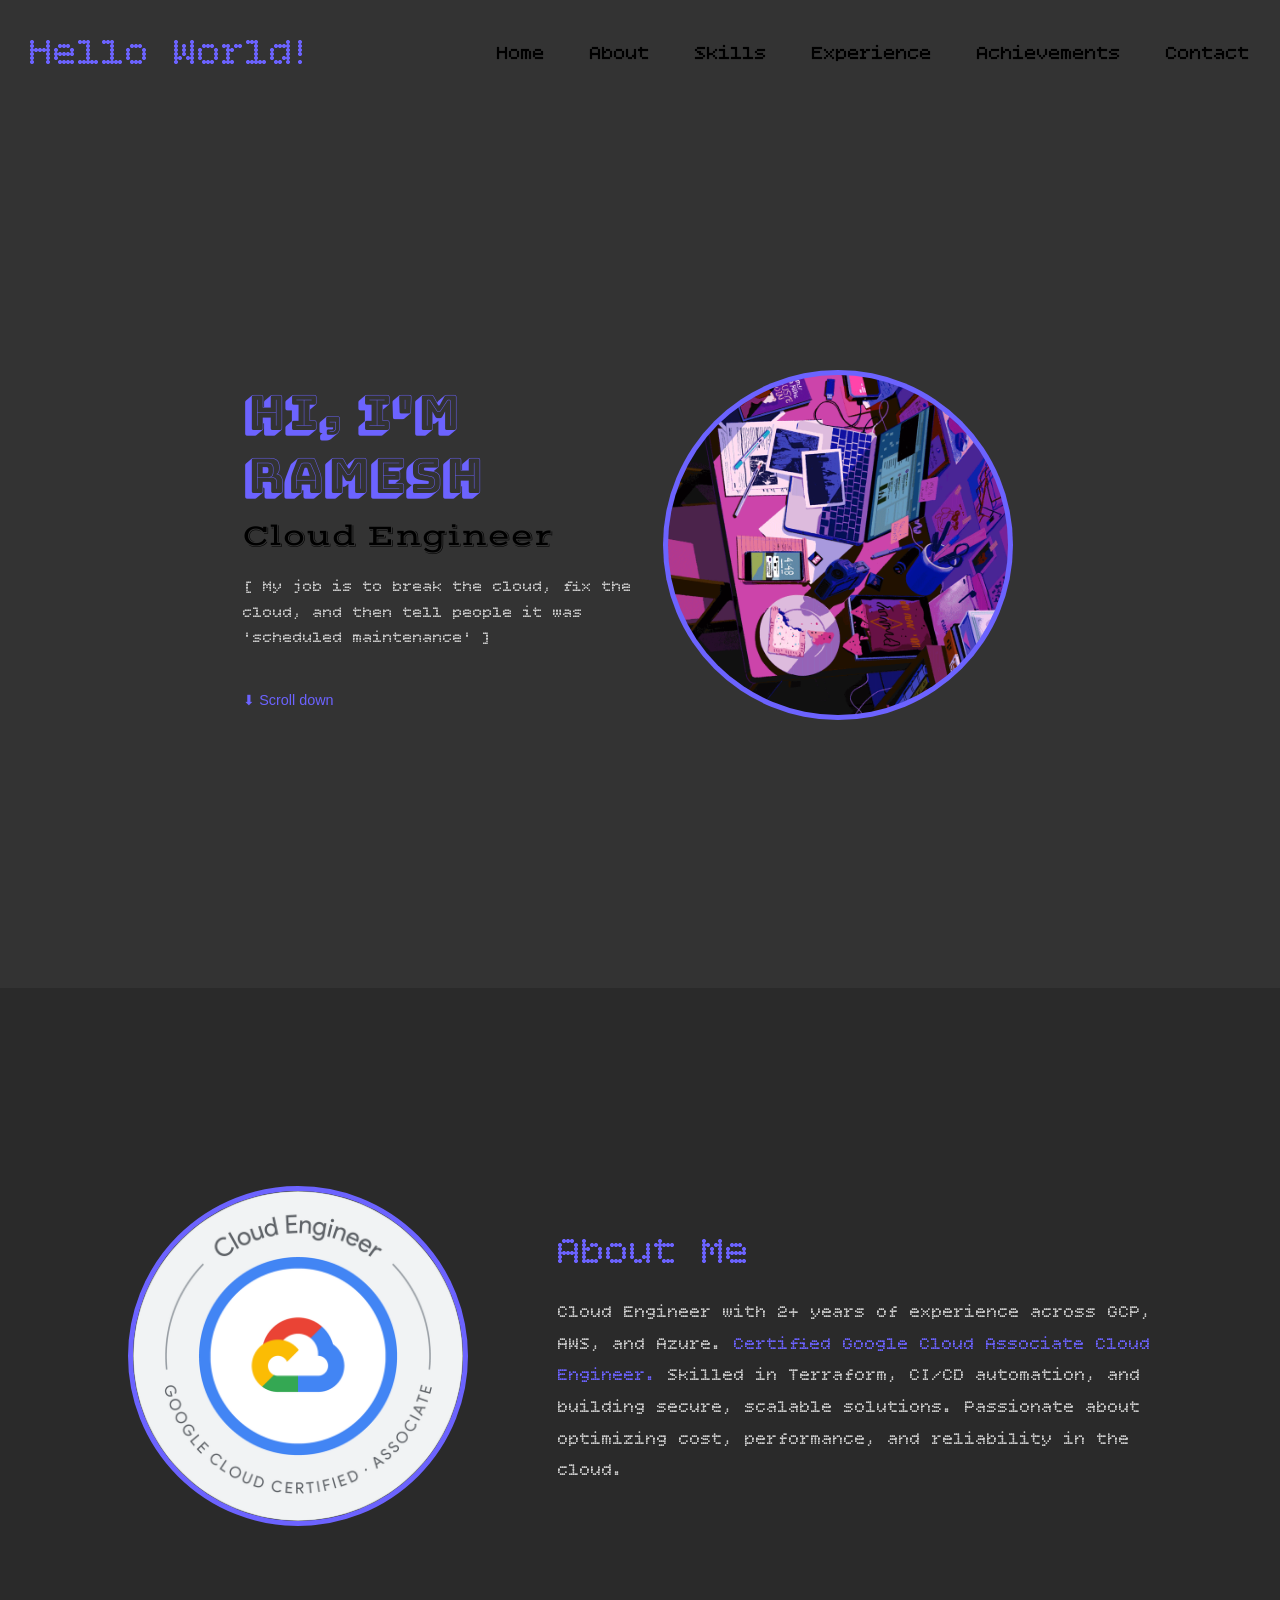
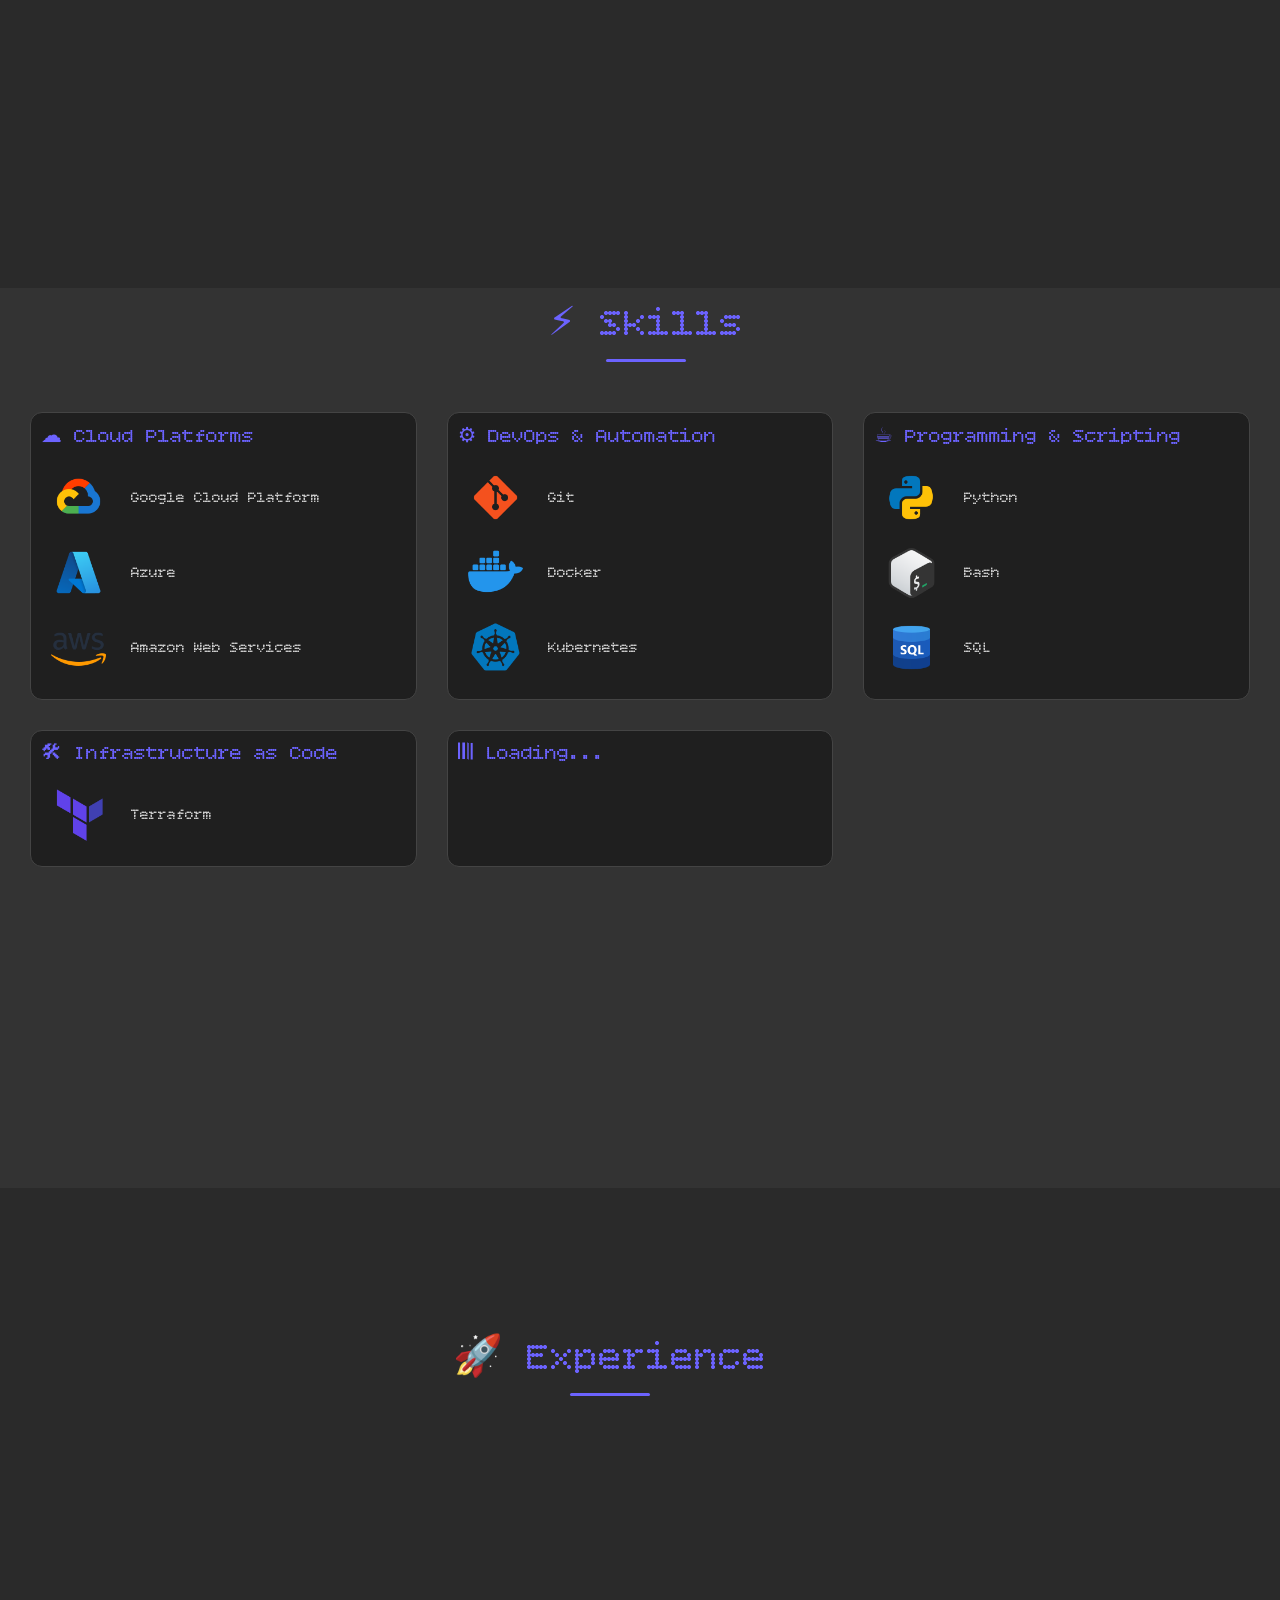
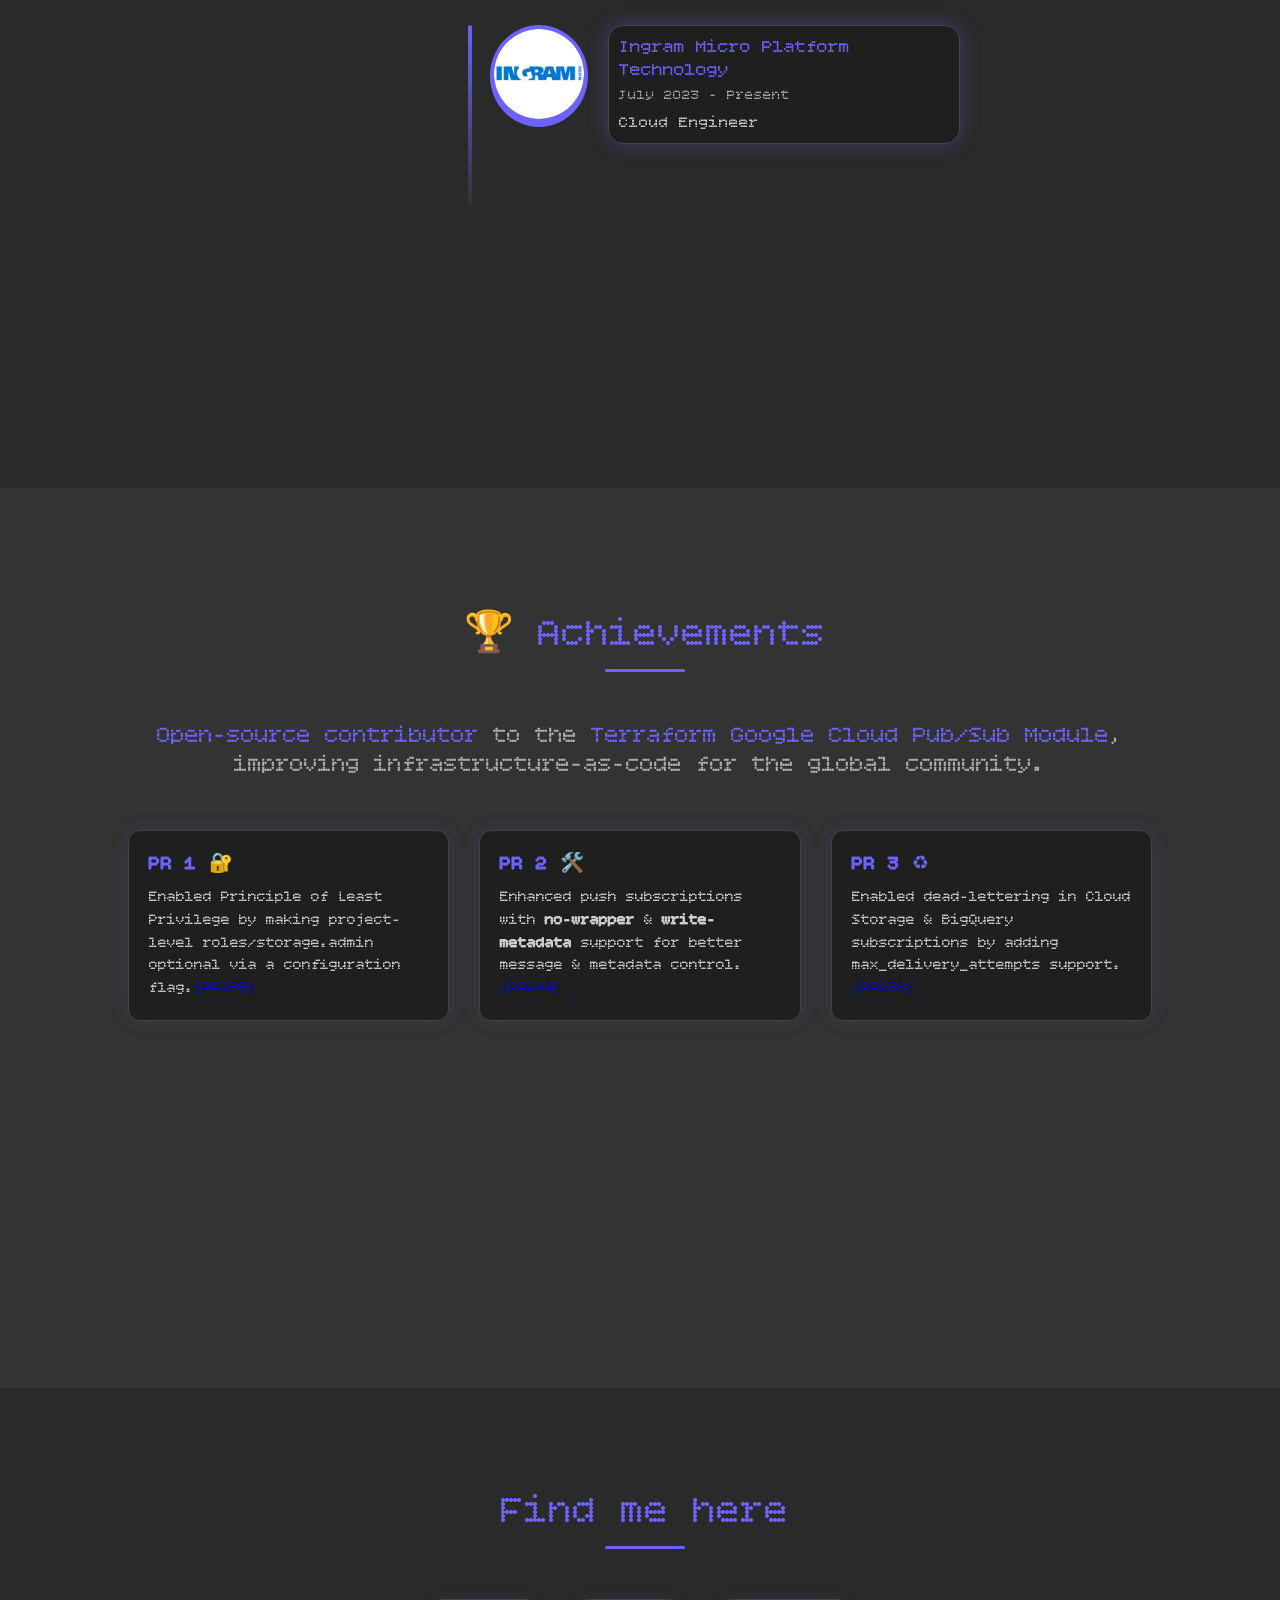
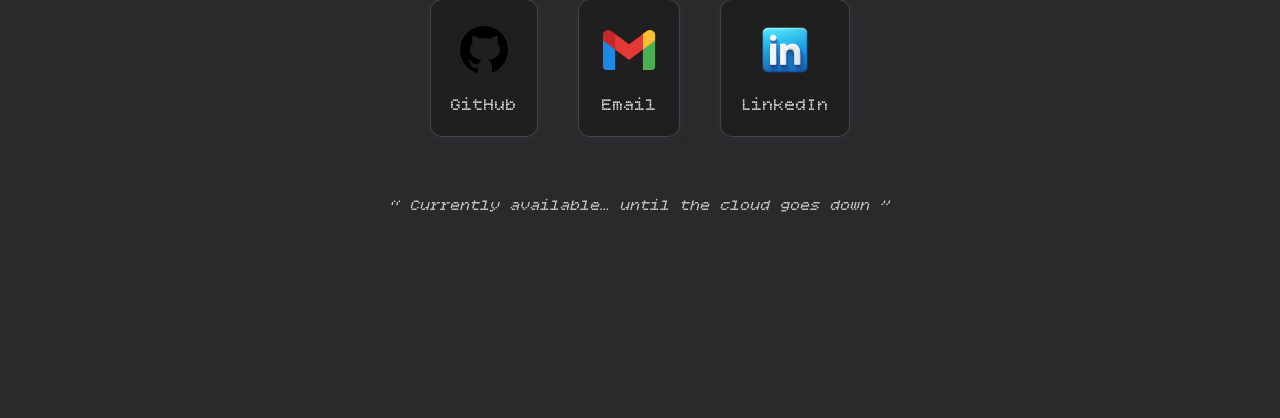
==== commit bceee60a: "minor changes" ====
--- a/index.html
+++ b/index.html
@@ -3,7 +3,7 @@
 <head>
     <meta charset="UTF-8">
     <meta name="viewport" content="width=device-width, initial-scale=1.0">
-    <title>Responsive Navbar</title>
+    <title>Portfolio</title>
     <link rel="stylesheet" href="style.css">
     <link href="https://fonts.googleapis.com/css2?family=Bitcount+Single:wght@100..900&display=swap" rel="stylesheet">
     <link href="https://fonts.googleapis.com/css2?family=Finger+Paint&display=swap" rel="stylesheet">    <link href="https://fonts.googleapis.com/css2?family=Bungee+Shade&display=swap" rel="stylesheet">
--- a/style.css
+++ b/style.css
@@ -21,7 +21,7 @@
     position: sticky;
     top: 0;
     z-index: 1000;
-    background-color: black;
+    background-color: #333;
 }
 
 .logo {
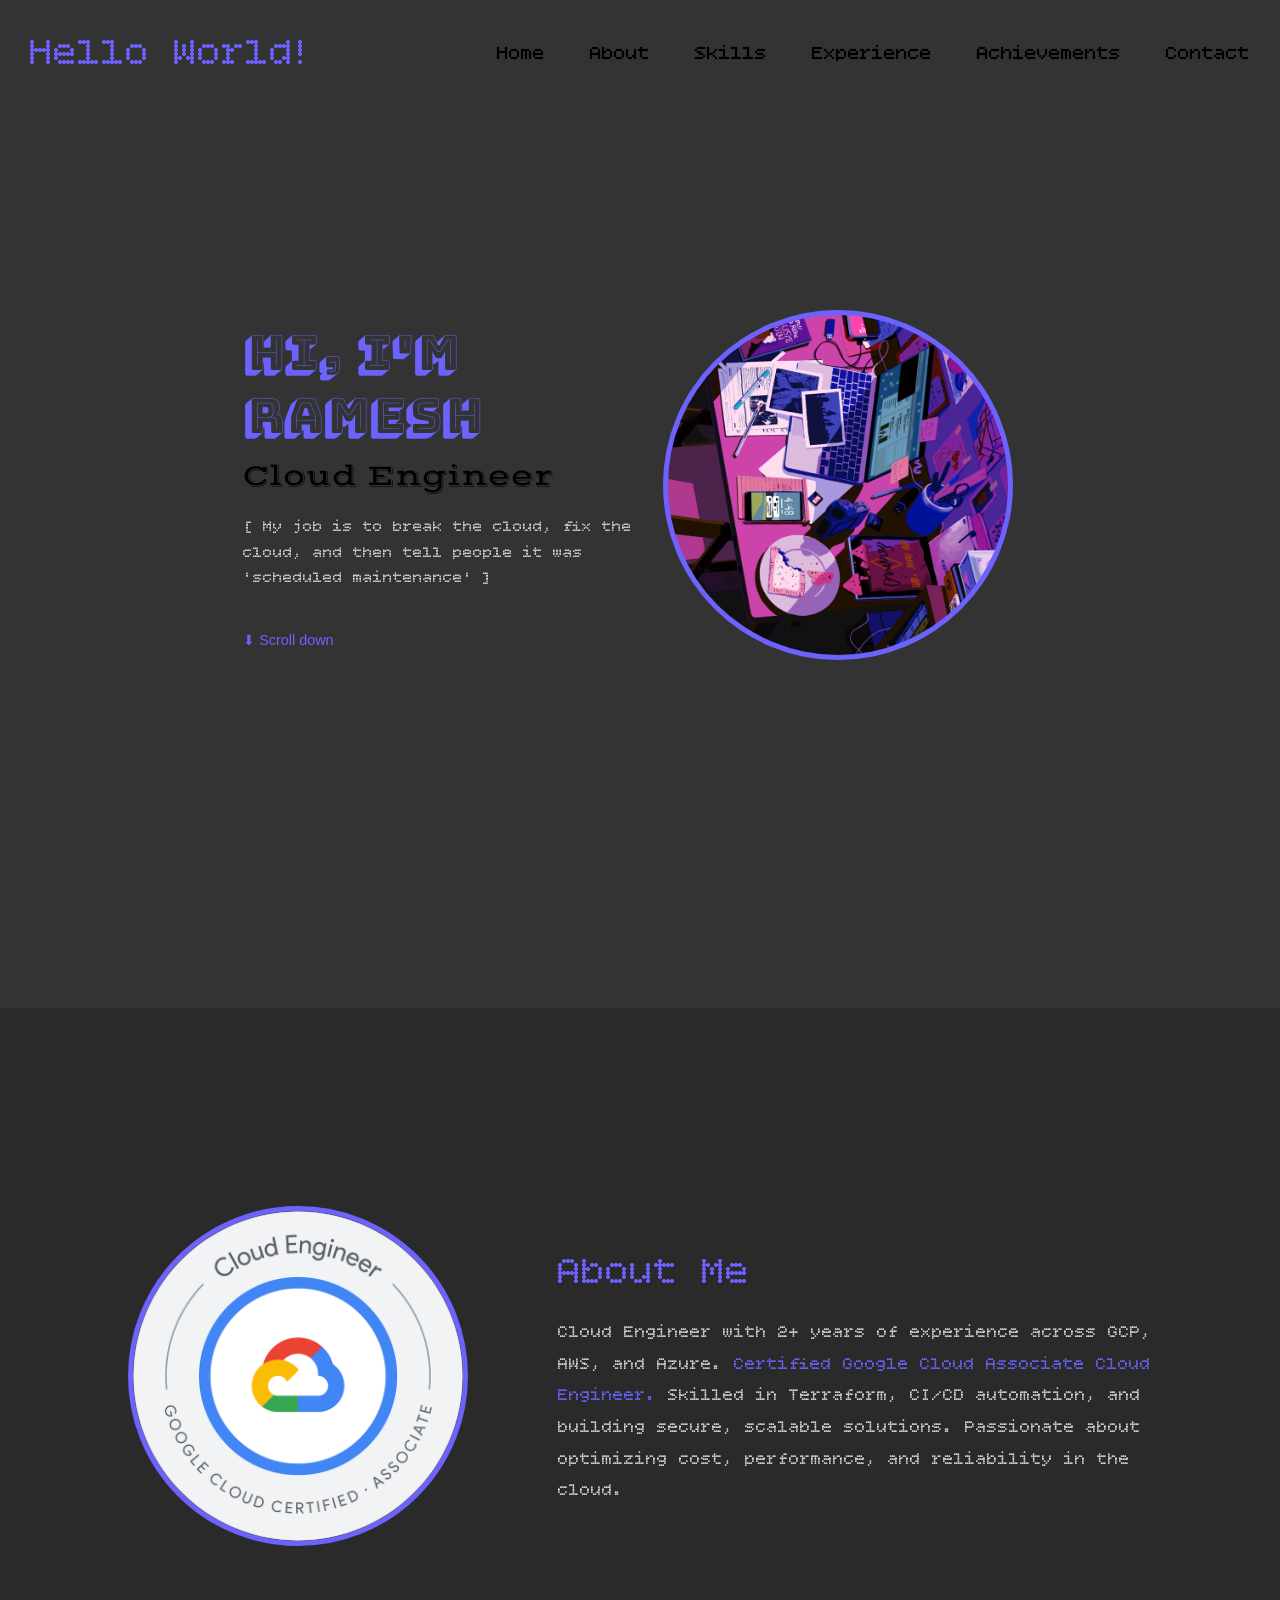
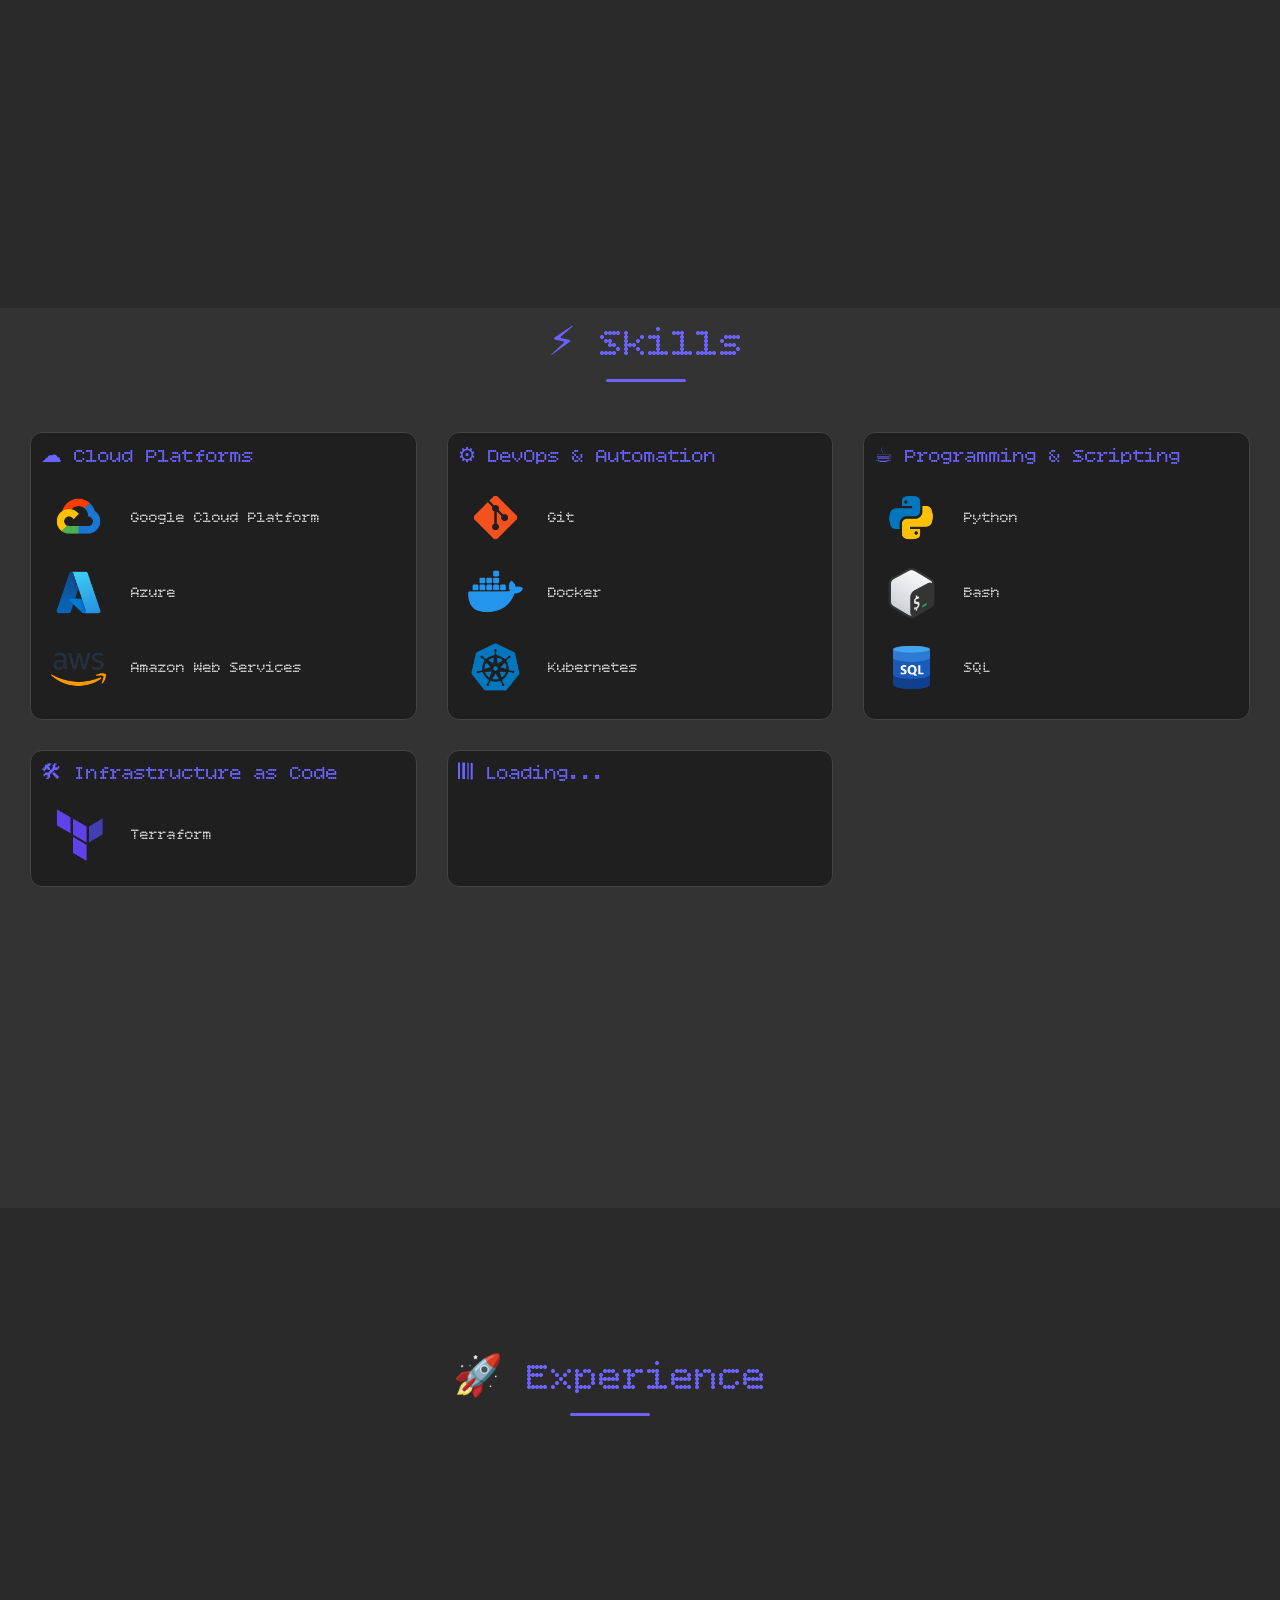
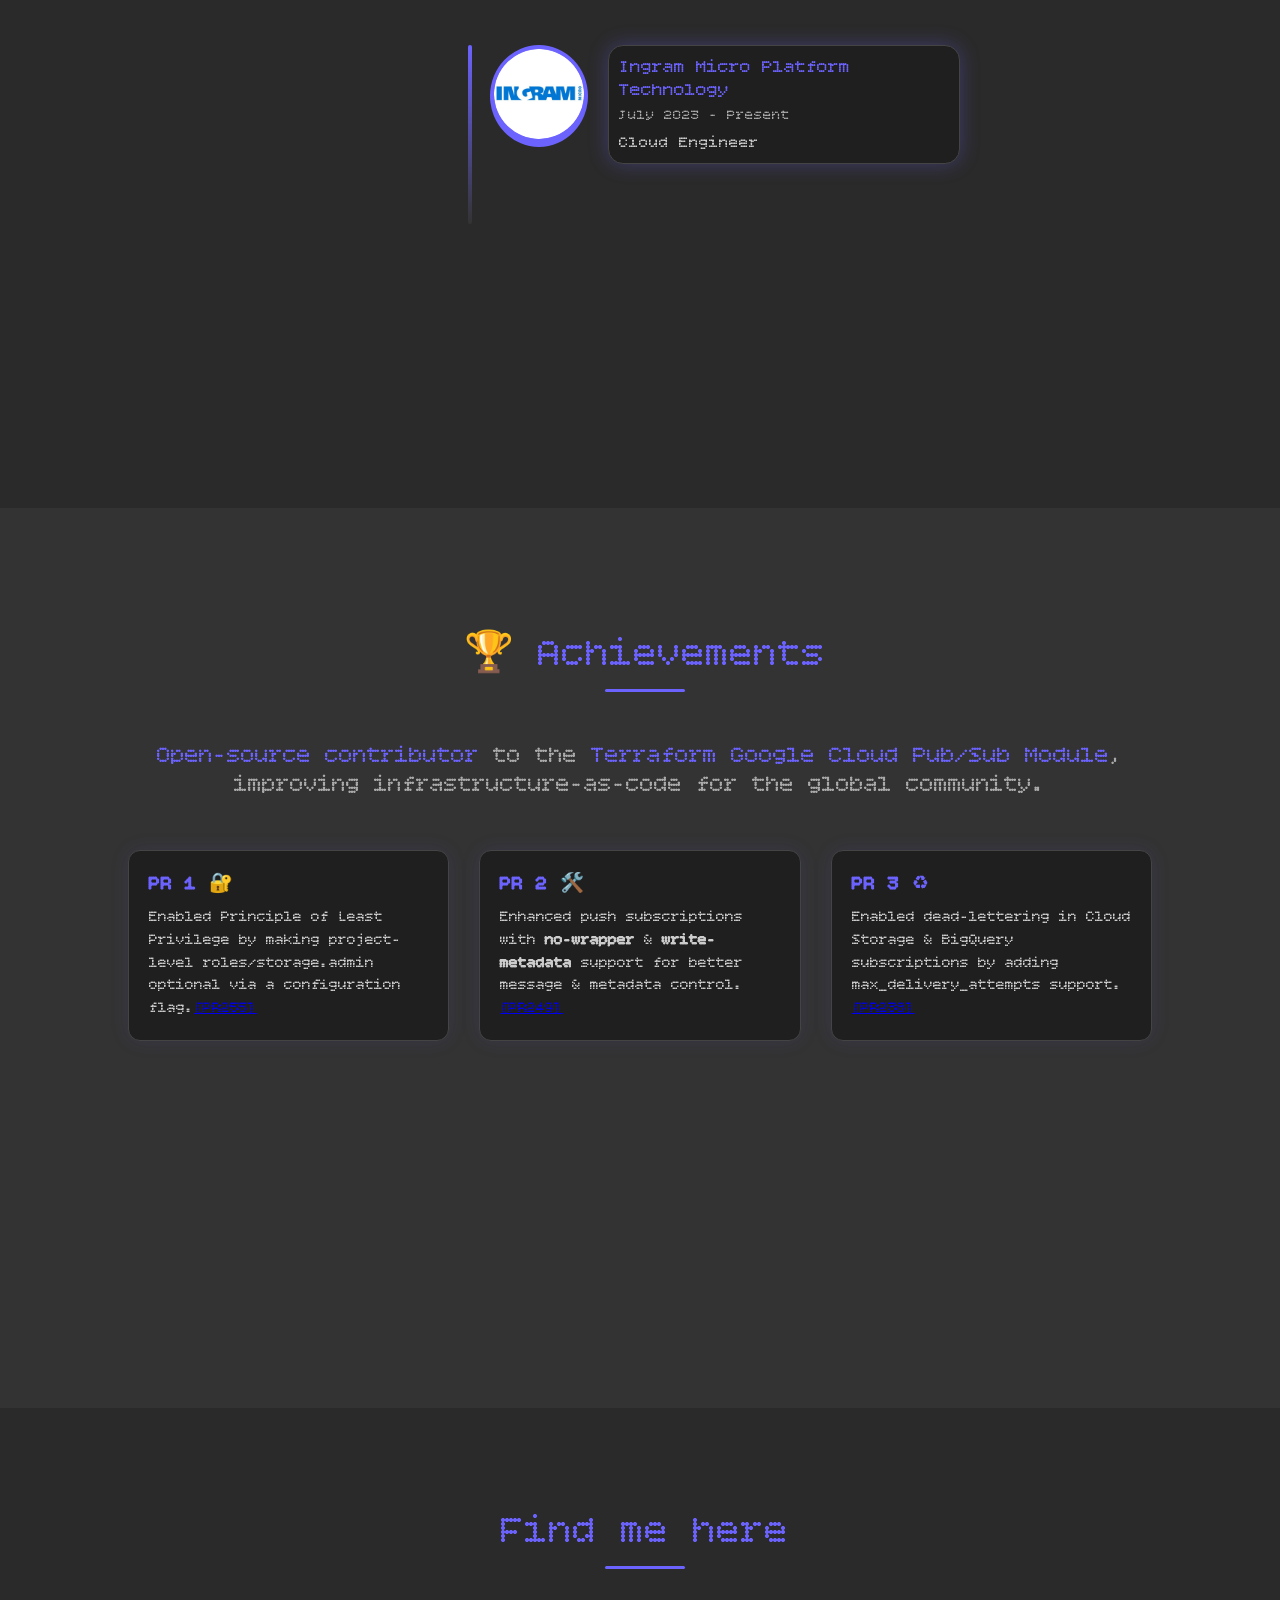
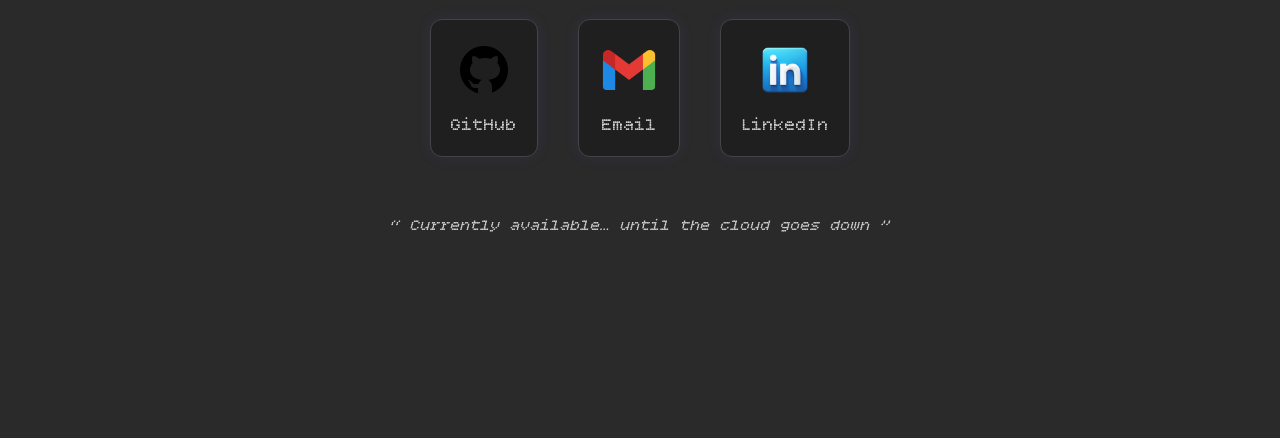
==== commit 02d71dc5: "minor changes" ====
--- a/index.html
+++ b/index.html
@@ -176,7 +176,7 @@
         </a>
         
         <!-- LinkedIn -->
-        <a href="https://www.linkedin.com/in/rameshsudhan" target="_blank" class="contact-card">
+        <a href="hc" target="_blank" class="contact-card">
             <img src="./assets/linkedin.png" alt="LinkedIn">
             <span>LinkedIn</span>
         </a>
--- a/style.css
+++ b/style.css
@@ -17,7 +17,7 @@
     padding-left: 30px;
     padding-right: 30px;
     padding-top: 30px;
-    padding-bottom: 10px;
+    padding-bottom: 30px;
     position: sticky;
     top: 0;
     z-index: 1000;
@@ -85,7 +85,7 @@
     display: flex;
     align-items: center;
     justify-content: space-between;
-    padding-top: 173px;
+    padding-top: 13px;
     padding-bottom: 160px;
     padding-left: 19%;
     padding-right: 19%;
@@ -635,7 +635,6 @@
 }
 
 
-
 /* ===== Mobile Styles ===== */
 @media (max-width: 768px) {
     .hamburger {
@@ -816,4 +815,4 @@
     .achievement-note {
         margin-top: 10px;
     }
-}
+}
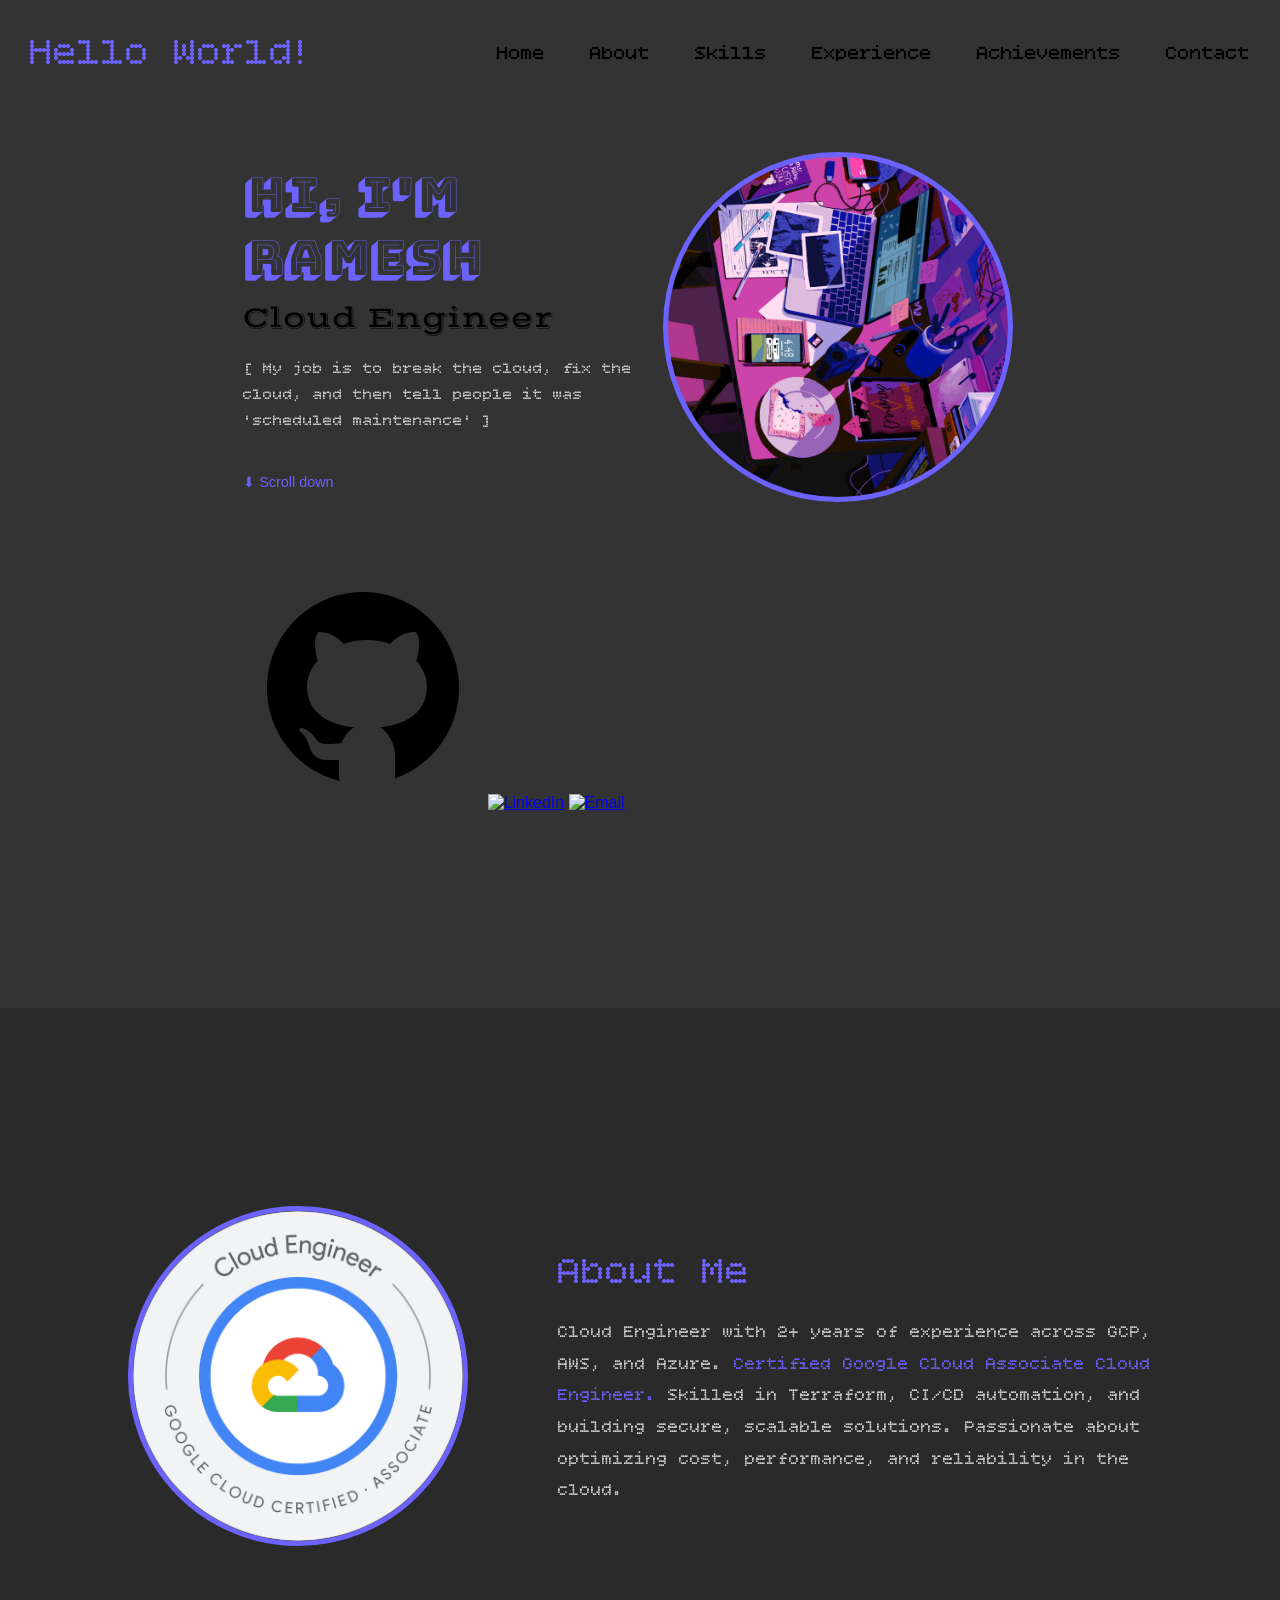
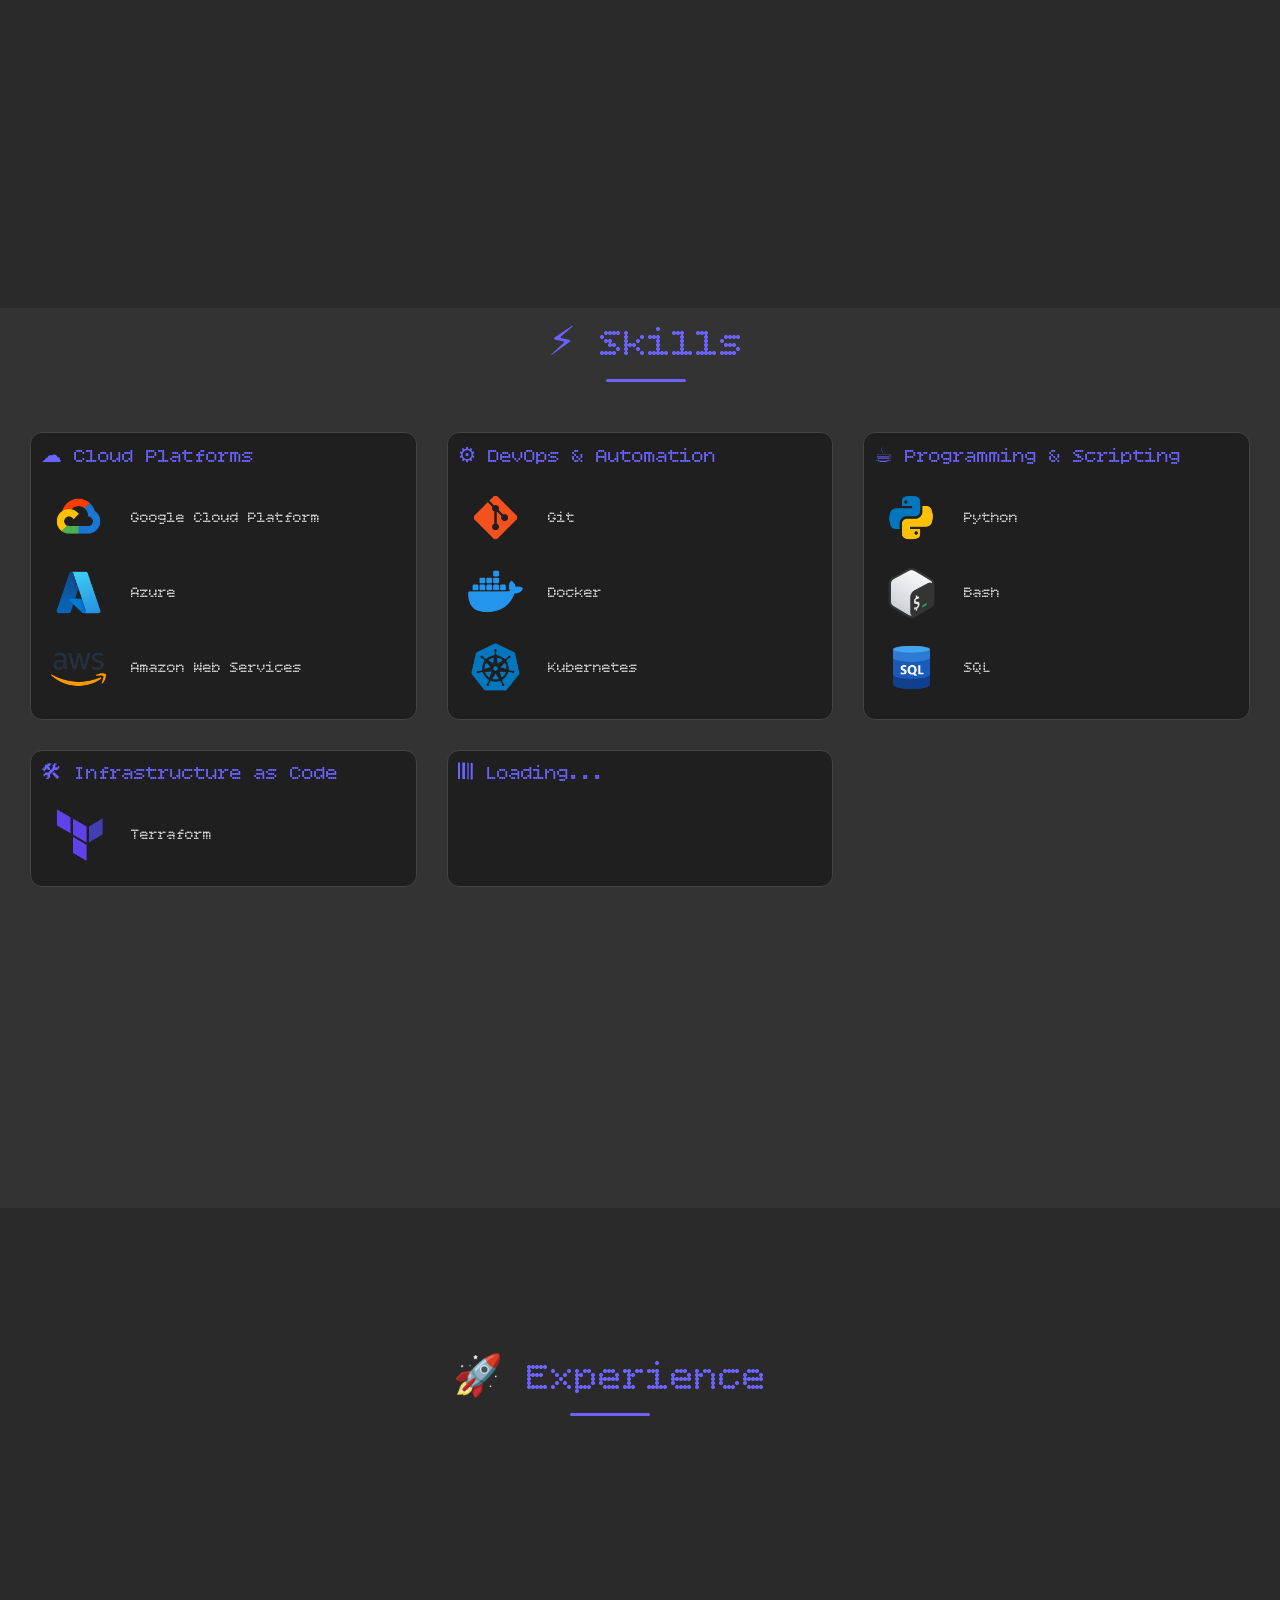
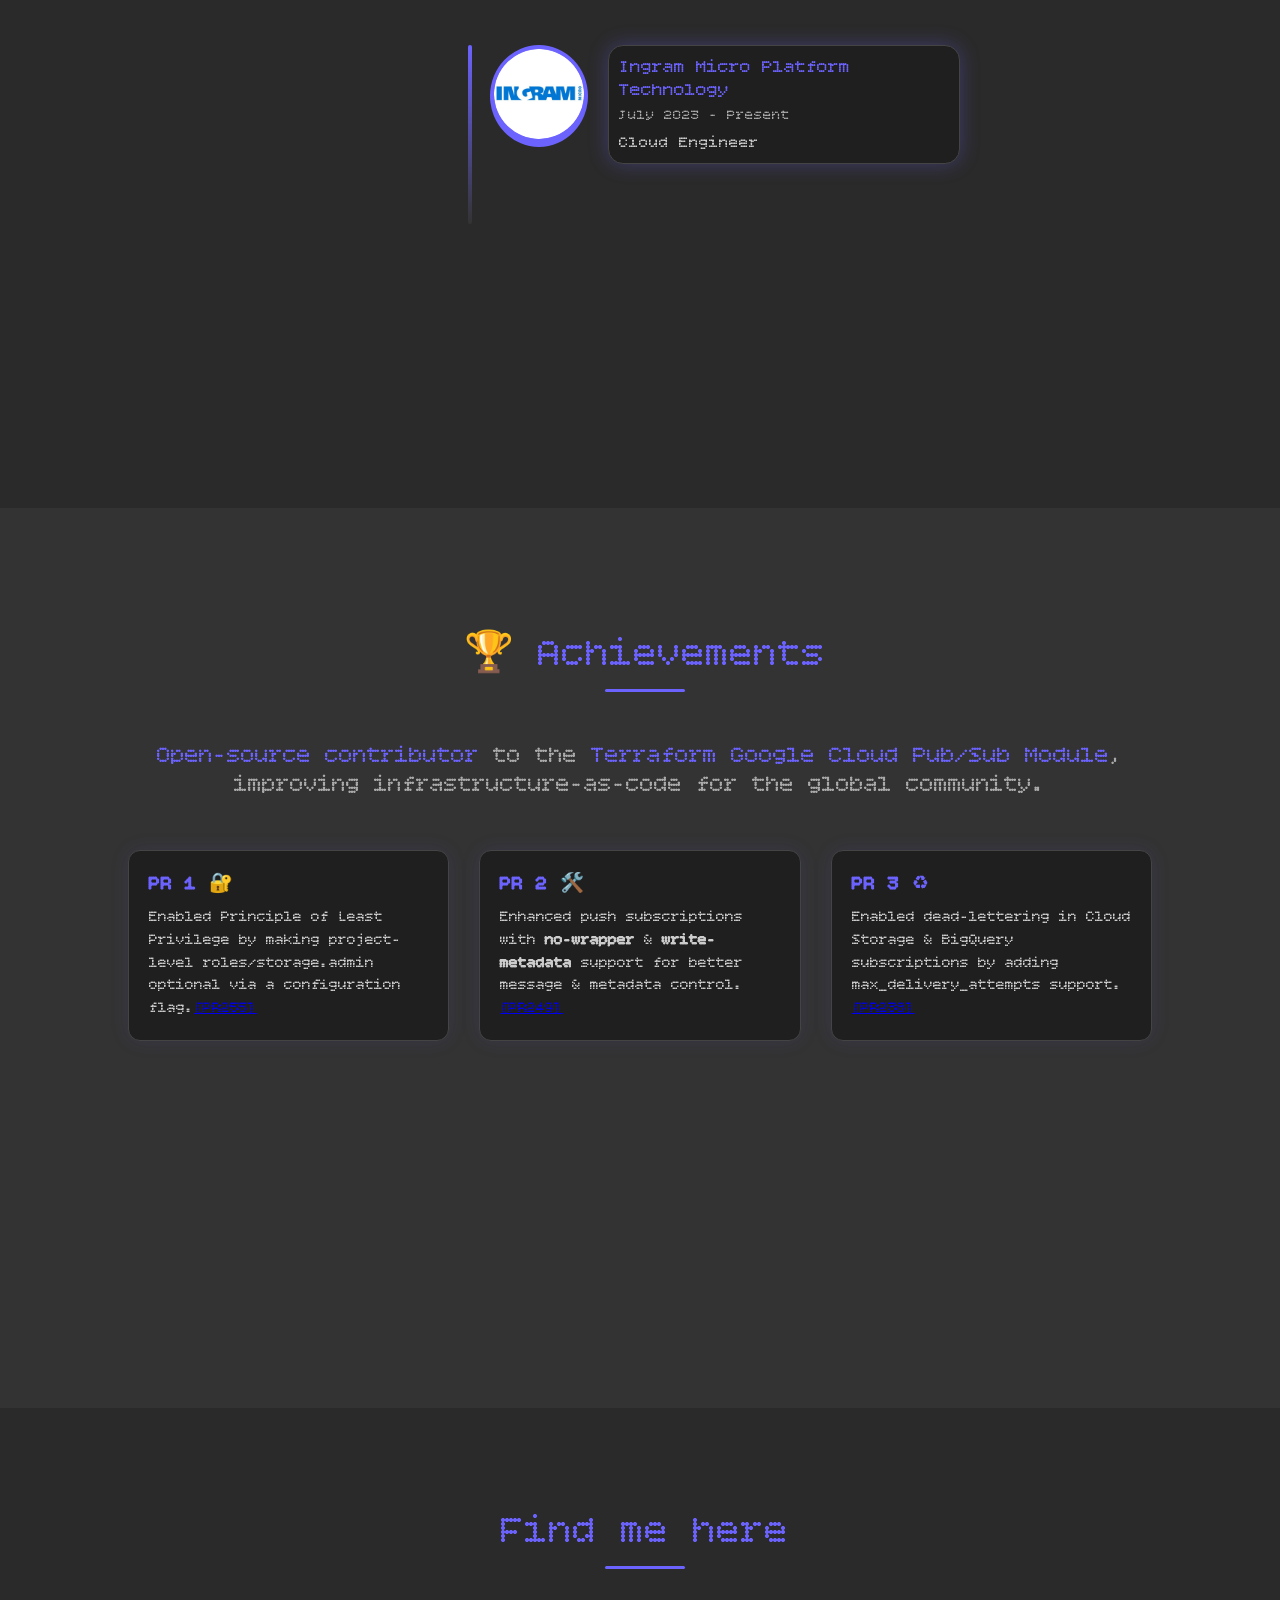
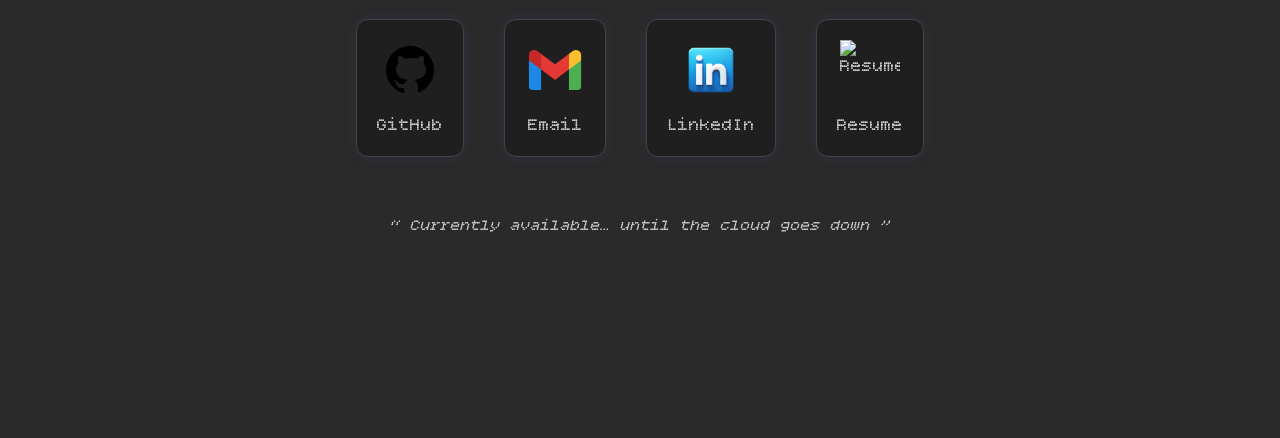
==== commit eafc4342: "Rename src/index.html to index.html" ====
--- a/index.html
+++ b/index.html
@@ -6,12 +6,13 @@
     <title>Portfolio</title>
     <link rel="stylesheet" href="style.css">
     <link href="https://fonts.googleapis.com/css2?family=Bitcount+Single:wght@100..900&display=swap" rel="stylesheet">
-    <link href="https://fonts.googleapis.com/css2?family=Finger+Paint&display=swap" rel="stylesheet">    <link href="https://fonts.googleapis.com/css2?family=Bungee+Shade&display=swap" rel="stylesheet">
+    <link href="https://fonts.googleapis.com/css2?family=Finger+Paint&display=swap" rel="stylesheet">    
+    <link href="https://fonts.googleapis.com/css2?family=Bungee+Shade&display=swap" rel="stylesheet">
     <link href="https://fonts.googleapis.com/css2?family=Vast+Shadow&display=swap" rel="stylesheet">
 </head>
 <body>
 
-    <!-- ===== Navbar ===== -->
+    <!-- Navbar -->
     <header>
         <div class="logo">Hello World!</div>
 
@@ -32,7 +33,9 @@
         </nav>
     </header>
 
-    <!-- ===== Hero Section ===== -->
+    <div class="main-content">
+
+    <!-- Home Section -->
 <section class="hero" id="home">
     <div class="hero-text">
         <h1>Hi, I'm Ramesh</h1>
@@ -49,9 +52,16 @@
         <div class="image-bg"></div>
         <img src="./assets/gif1.gif" alt="img1">
     </div>
-</section>
-
-<!-- ===== About Section ===== -->
+
+    <!-- Social Icons -->
+     <div class="social-icons">
+        <a href="https://github.com/Ram1604" target="_blank"><img src="./assets/github.png" alt="GitHub"></a>
+        <a href="https://www.linkedin.com/in/rameshsudhan/" target="_blank"><img src="./assets/linkedin1.png" alt="LinkedIn"></a>
+        <a href="mailto:rameshsudhan11@gmail.com"><img src="./assets/gmail1.png" alt="Email"></a>
+    </div>
+</section>
+
+<!--  About Section -->
 <section class="about" id="about">
     <div class="about-image">
         <img src="./assets/badge.png" alt="About Me">
@@ -67,6 +77,7 @@
     </div>
 </section>
 
+<!--  Skills Section -->
 
 <section class="skills" id="skills">
     <h2 class="section-title">⚡ Skills</h2>
@@ -113,6 +124,8 @@
 
     </div>
 </section>
+
+<!--  Experience Section -->
 
 <section class="experience" id="experience">
     <h2 class="section-title">🚀 Experience</h2>
@@ -134,6 +147,8 @@
     </div>
 </section>
 
+<!--  Achievements Section -->
+
 <section class="achievements" id="achievements">
     <h2 class="section-title">🏆 Achievements</h2>
     
@@ -158,6 +173,8 @@
         </div>
     </div>
 </section>
+
+<!--  Contact Section -->
 
 <section class="contact" id="contact">
     <h2 class="section-title">Find me here</h2>
@@ -176,9 +193,15 @@
         </a>
         
         <!-- LinkedIn -->
-        <a href="hc" target="_blank" class="contact-card">
+        <a href="https://www.linkedin.com/in/rameshsudhan/" target="_blank" class="contact-card">
             <img src="./assets/linkedin.png" alt="LinkedIn">
             <span>LinkedIn</span>
+        </a>
+
+        <!-- Resume -->
+        <a href="./assets/Resume-1.pdf" target="_blank" class="contact-card">
+            <img src="./assets/resume.png" alt="Resume">
+            <span>Resume</span>
         </a>
     </div>
 
@@ -187,8 +210,7 @@
     </p>
 </section>
 
-
-
+</div>
     <script src="script.js"></script>
 
 </body>
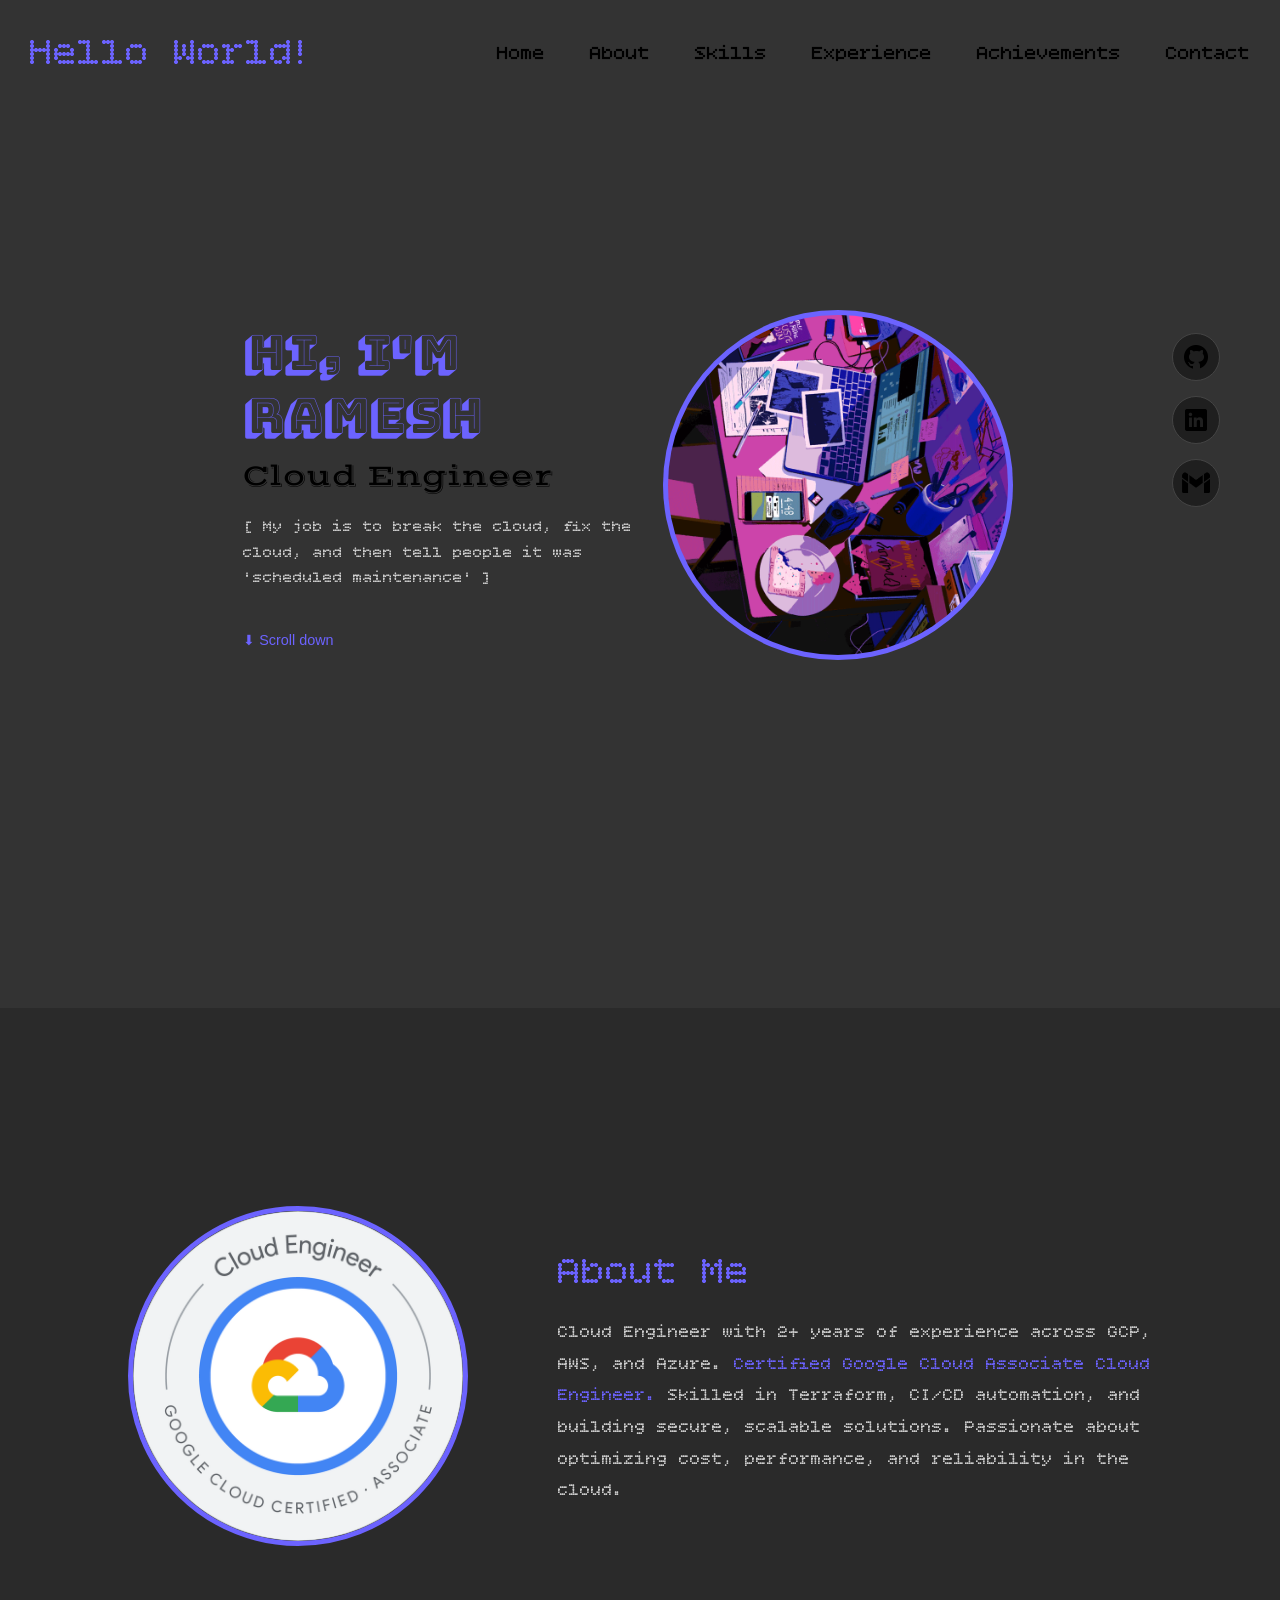
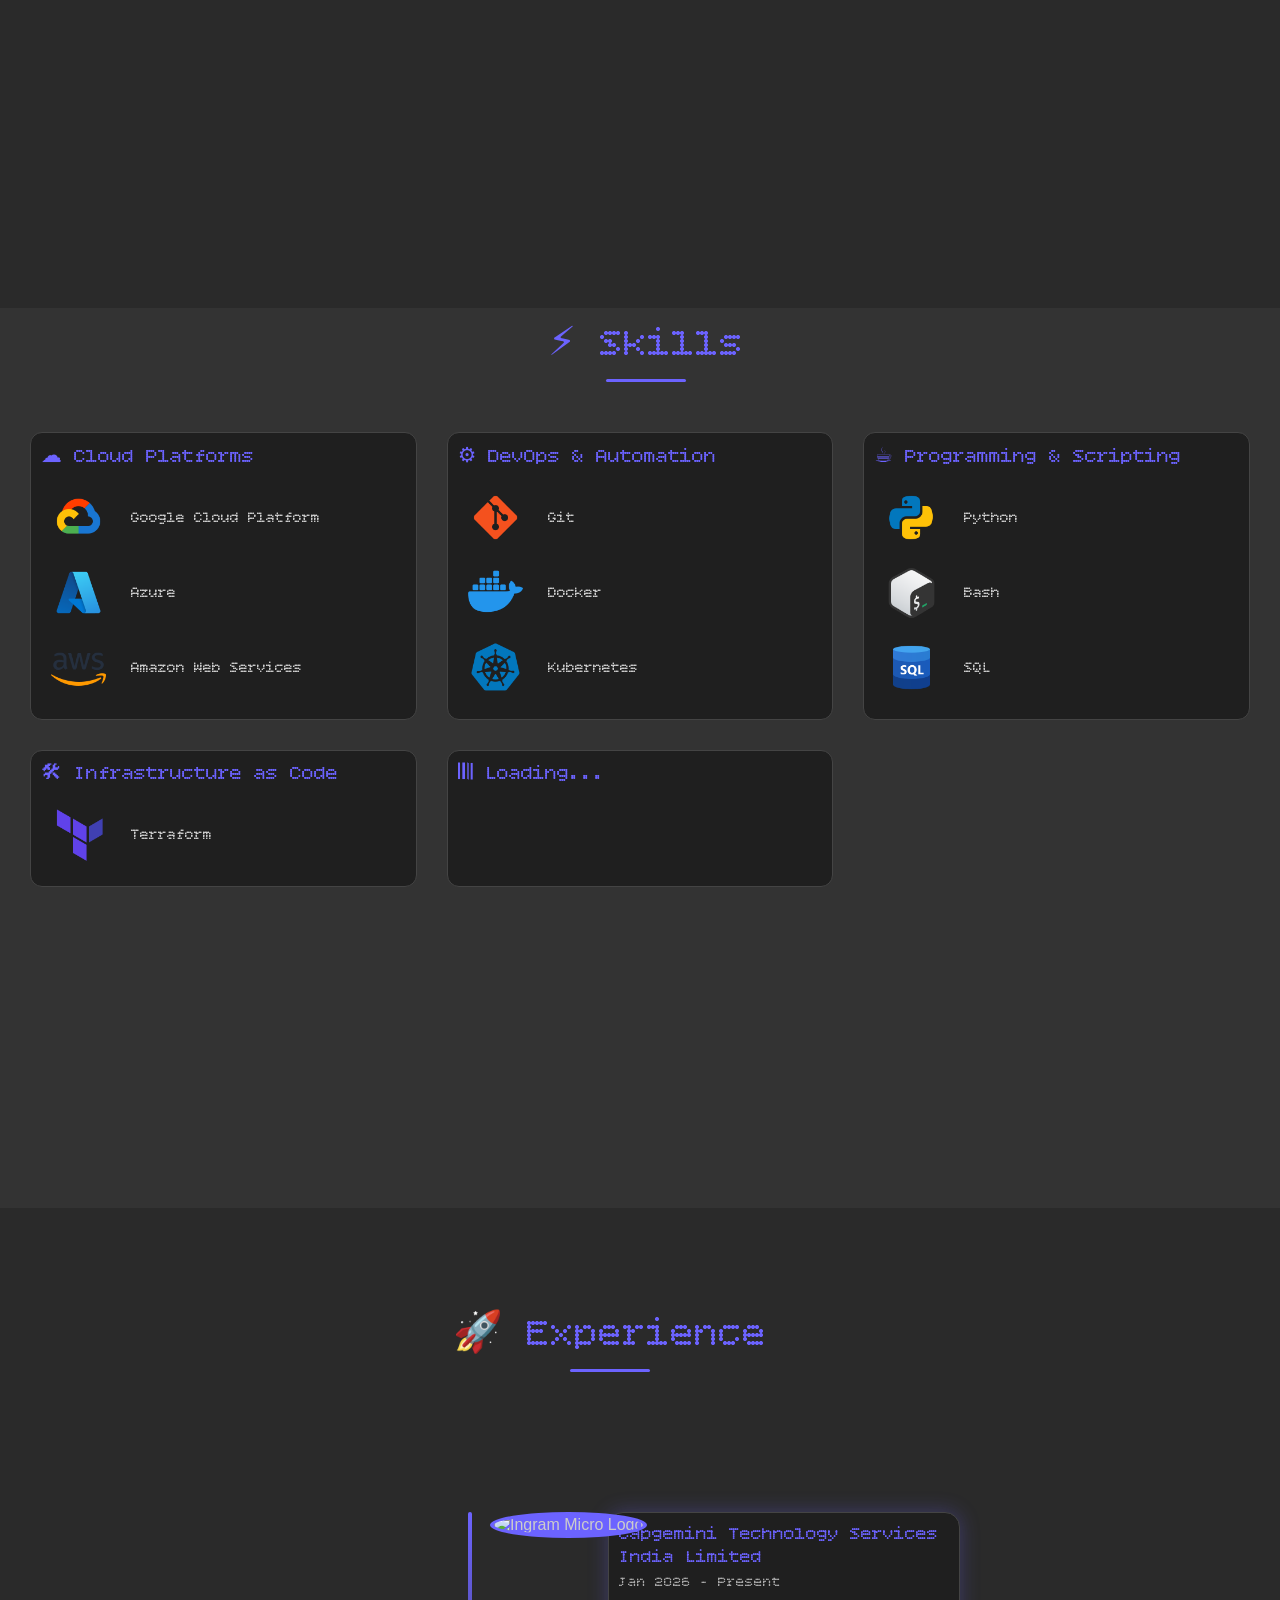
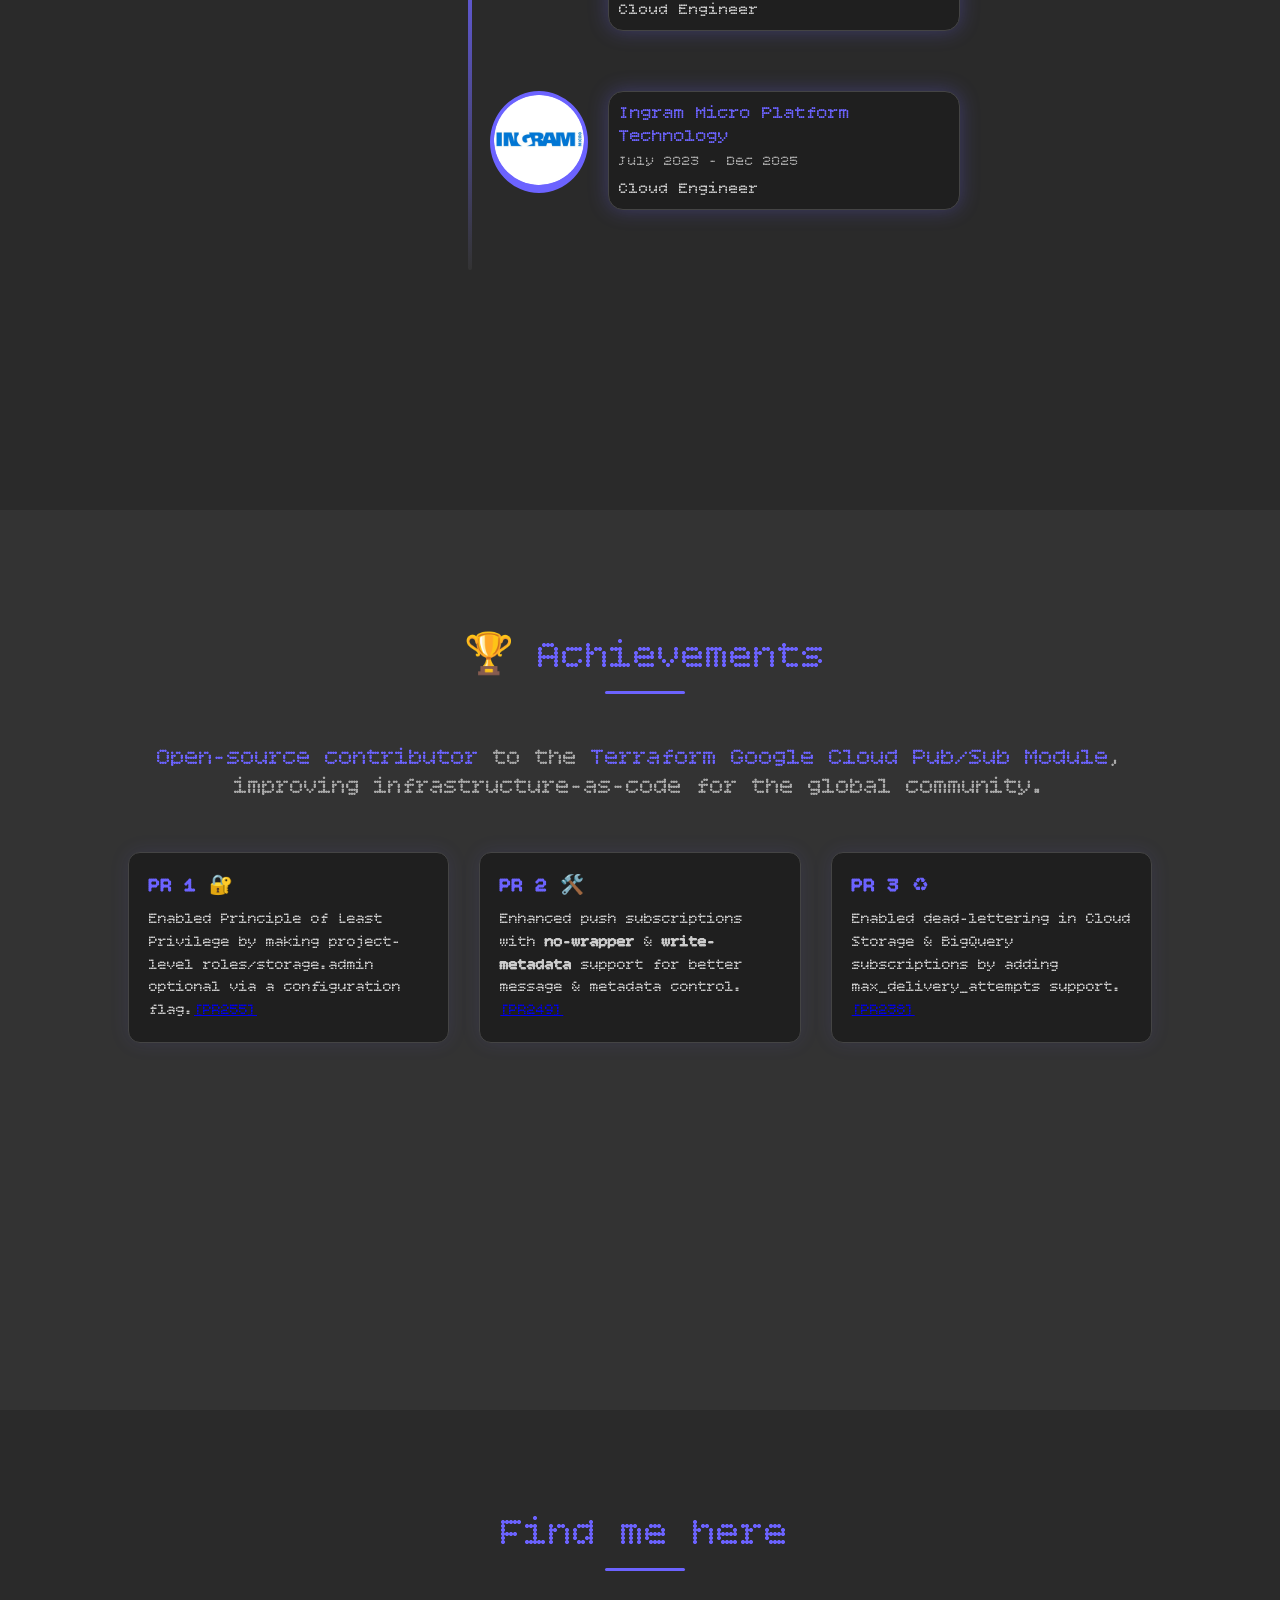
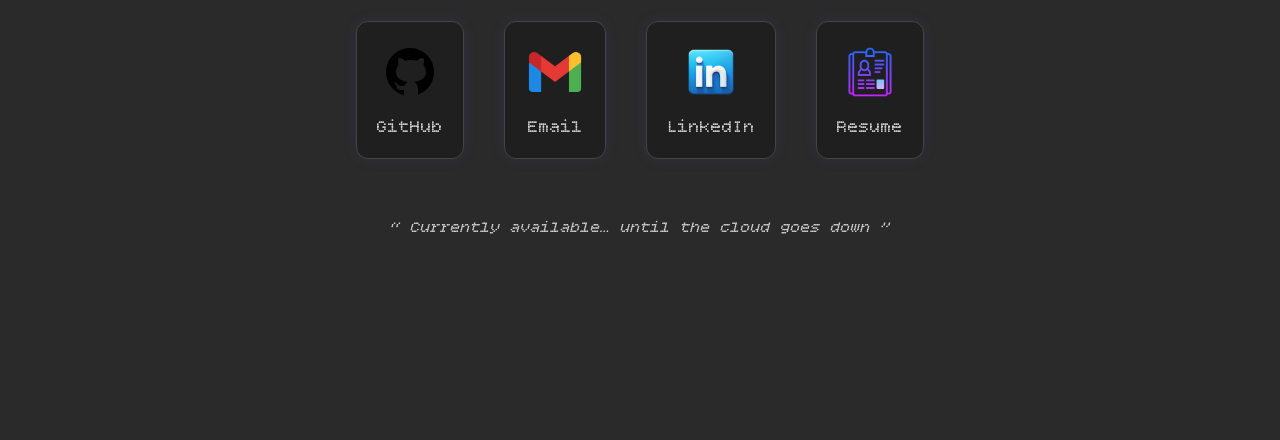
==== commit e51f65fd: "update" ====
--- a/index.html
+++ b/index.html
@@ -131,6 +131,18 @@
     <h2 class="section-title">🚀 Experience</h2>
 
     <div class="timeline">
+        <div class="timeline-item">
+            <div class="timeline-icon">
+                <img src="./assets/img1.png" alt="Ingram Micro Logo">
+            </div>
+            <div class="timeline-content">
+                <h3>Capgemini Technology Services India Limited</h3>
+                <span class="date">Jan 2026 - Present</span>
+                <p>
+                    Cloud Engineer
+                </p>
+            </div>
+        </div>
         <!-- First Job -->
         <div class="timeline-item">
             <div class="timeline-icon">
@@ -138,7 +150,7 @@
             </div>
             <div class="timeline-content">
                 <h3>Ingram Micro Platform Technology</h3>
-                <span class="date">July 2023 - Present</span>
+                <span class="date">July 2023 - Dec 2025</span>
                 <p>
                     Cloud Engineer
                 </p>
@@ -199,7 +211,7 @@
         </a>
 
         <!-- Resume -->
-        <a href="./assets/Resume-1.pdf" target="_blank" class="contact-card">
+        <a href="./assets/Resume-2.pdf" target="_blank" class="contact-card">
             <img src="./assets/resume.png" alt="Resume">
             <span>Resume</span>
         </a>
--- a/style.css
+++ b/style.css
@@ -9,7 +9,73 @@
     
 }
 
-/* ===== Navbar General Styles ===== */
+.hero,
+.about,
+.skills,
+.experience,
+.achievements,
+.contact {
+    padding-top: 60px;
+    padding-bottom: 60px;
+}
+
+section {
+    margin: 0;
+}
+
+.hero,
+.about,
+.skills,
+.experience,
+.achievements,
+.contact {
+    background-clip: border-box;
+}
+
+html {
+    scroll-behavior: smooth;
+}
+
+:target {
+    scroll-margin-top: 80px;
+}
+
+
+
+/*  Social Icons in Navbar */
+.social-icons {
+    display: flex;
+    flex-direction: column;
+    gap: 15px;
+    position: absolute;
+    right: 60px;
+    top: 420px;
+    transform: translateY(-50%);
+}
+
+.social-icons a {
+    display: flex;
+    justify-content: center;
+    align-items: center;
+    background: #1f1f1f;
+    padding: 8px;
+    border-radius: 50%;
+    transition: transform 0.3s ease, box-shadow 0.3s ease;
+    border: 1px solid #444;
+}
+
+.social-icons img {
+    width: 30px;
+    height: 30px;
+}
+
+.social-icons a:hover {
+    transform: scale(1.2) rotate(10deg);
+    box-shadow: 0 0 12px #6c63ff;
+}
+
+
+/*  Navbar General Styles */
 header {
     display: flex;
     justify-content: space-between;
@@ -67,7 +133,7 @@
     color: #6c63ff;
 }
 
-/* ===== Hamburger Icon ===== */
+/*  Hamburger Icon */
 .hamburger {
     display: none;
     font-size: 1.8rem;
@@ -78,8 +144,27 @@
     display: none !important;
 }
 
-
-/* ==== 1st page ====*/
+/* Initial state */
+.main-content {
+    transition: filter 0.3s ease;
+}
+
+/* Blur when menu is active */
+.main-content.blur {
+    filter: blur(6px);
+}
+
+/* Optional: also dim background */
+.main-content.blur::after {
+    content: "";
+    position: fixed;
+    top: 0; left: 0; right: 0; bottom: 0;
+    background: rgba(0,0,0,0.3);
+    z-index: 5;
+}
+
+
+/*  Home page*/
 
 .hero {
     display: flex;
@@ -179,13 +264,13 @@
     z-index: 1;
 }
 
-/* ===== About Section ===== */
+/*  About Section  */
 
 .about {
     display: flex;
     align-items: center;
     justify-content: space-between;
-    background-color: #2a2a2a; /* subtle difference from hero background */
+    background-color: #2a2a2a;
     gap: 90px;
     padding-top: 30px;
     padding-bottom: 190px;
@@ -238,7 +323,7 @@
     background-color: #2a2a2a;
 }
 
-/* ===== Skill Section ===== */
+/*  Skill Section  */
 
 .skills {
     padding-top: 10px;
@@ -351,7 +436,7 @@
     transform: translateY(0);
 }
 
-/* ===== Experience Section ===== */
+/*  Experience Section  */
 
 
 .experience {
@@ -471,7 +556,7 @@
      "ELXP" 0;
 }
 
-/* ===== Achievements Section ===== */
+/*  Achievements Section  */
 
 
 .achievements {
@@ -554,7 +639,7 @@
     color:#6c63ff;
 }
 
-/* ===== Contact Section ===== */
+/*  Contact Section  */
 
 .contact {
     background-color: #2a2a2a;
@@ -635,7 +720,7 @@
 }
 
 
-/* ===== Mobile Styles ===== */
+
 @media (max-width: 768px) {
     .hamburger {
         display: block;
@@ -672,9 +757,9 @@
 
     /* Hero section mobile adjustments */
     .hero {
-        flex-direction: column-reverse; /* text first, image second */
-        padding: 40px 10%; /* less padding for mobile */
-        gap: 20px; /* space between text and image */
+        flex-direction: column-reverse; 
+        padding: 40px 10%; 
+        gap: 20px; 
     }
 
     .hero-text h1 {
@@ -815,4 +900,18 @@
     .achievement-note {
         margin-top: 10px;
     }
-}+    .social-icons {
+        gap: 15px;
+        top: 310px;
+        right: 25px;
+
+    }
+
+    @media (max-width: 768px) {
+    .main-content.blur {
+    filter: blur(5px);
+    transition: filter 0.3s ease;
+ }
+}
+
+}
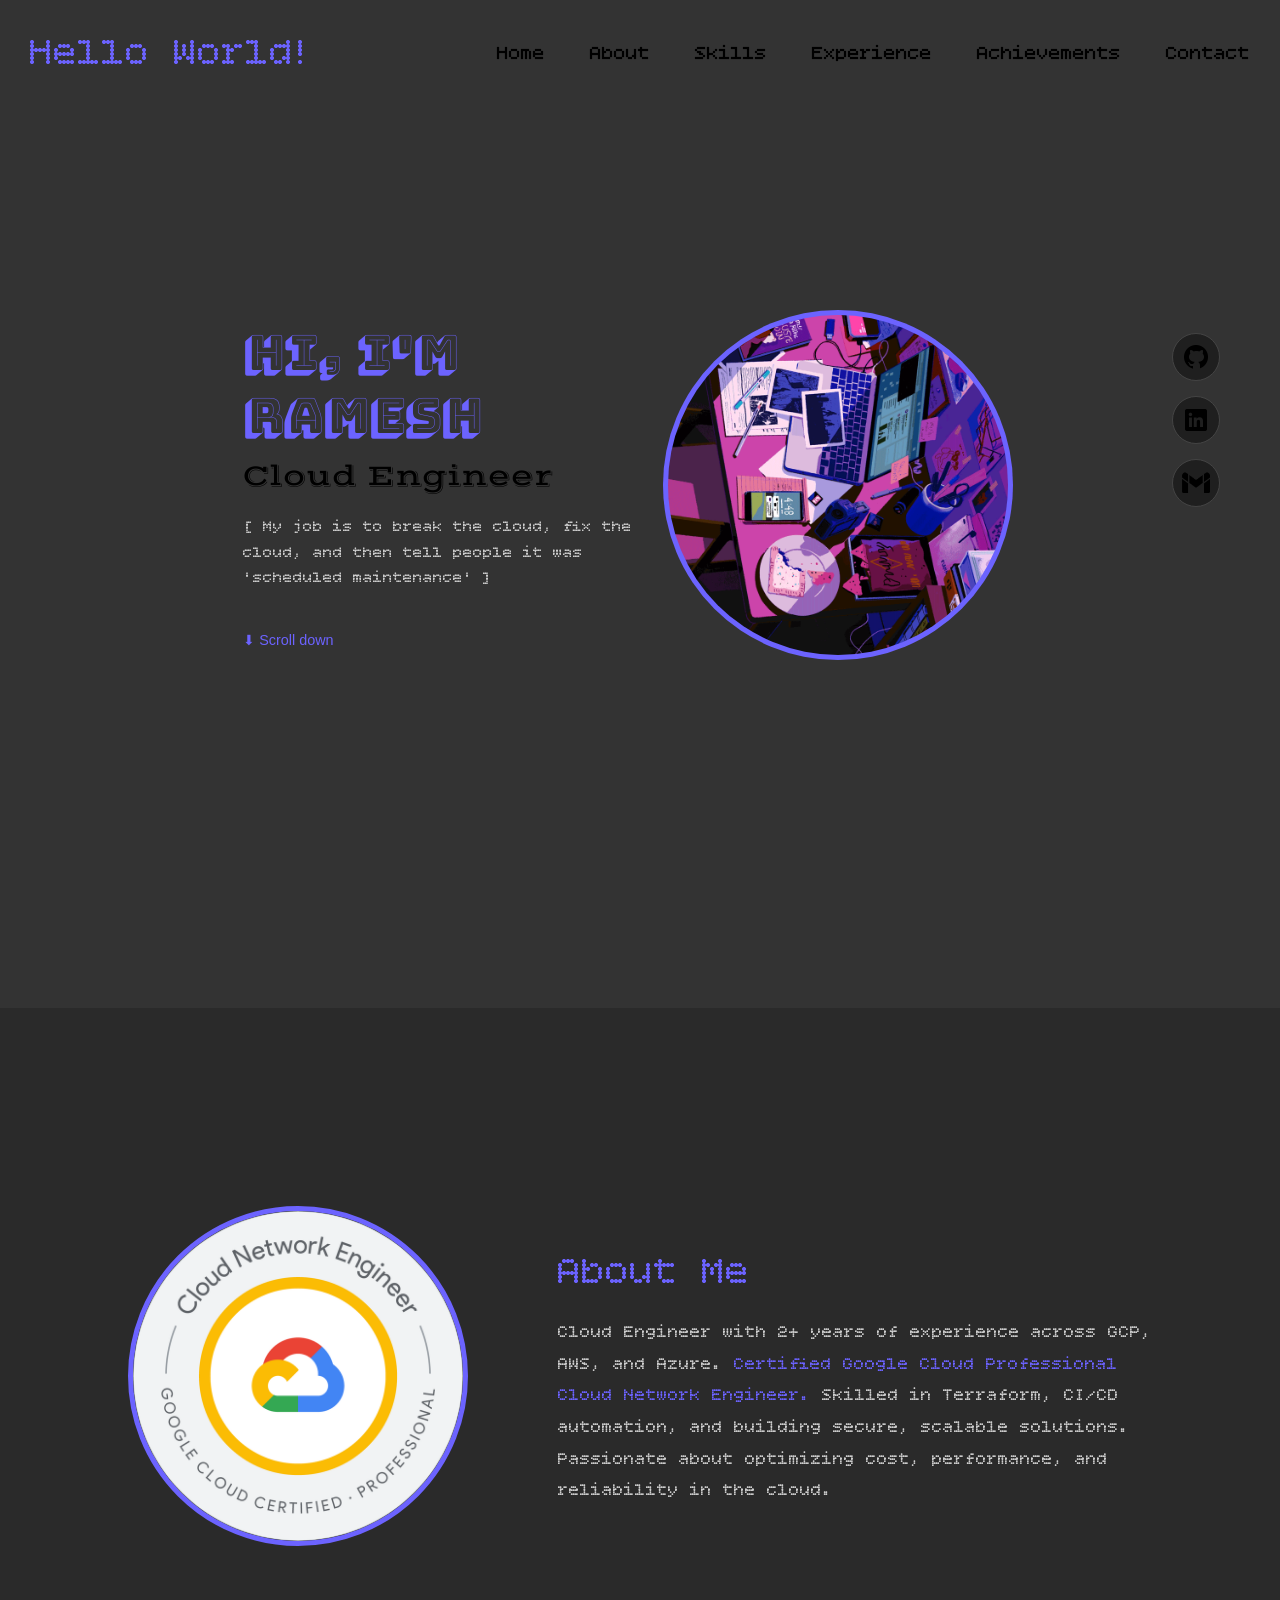
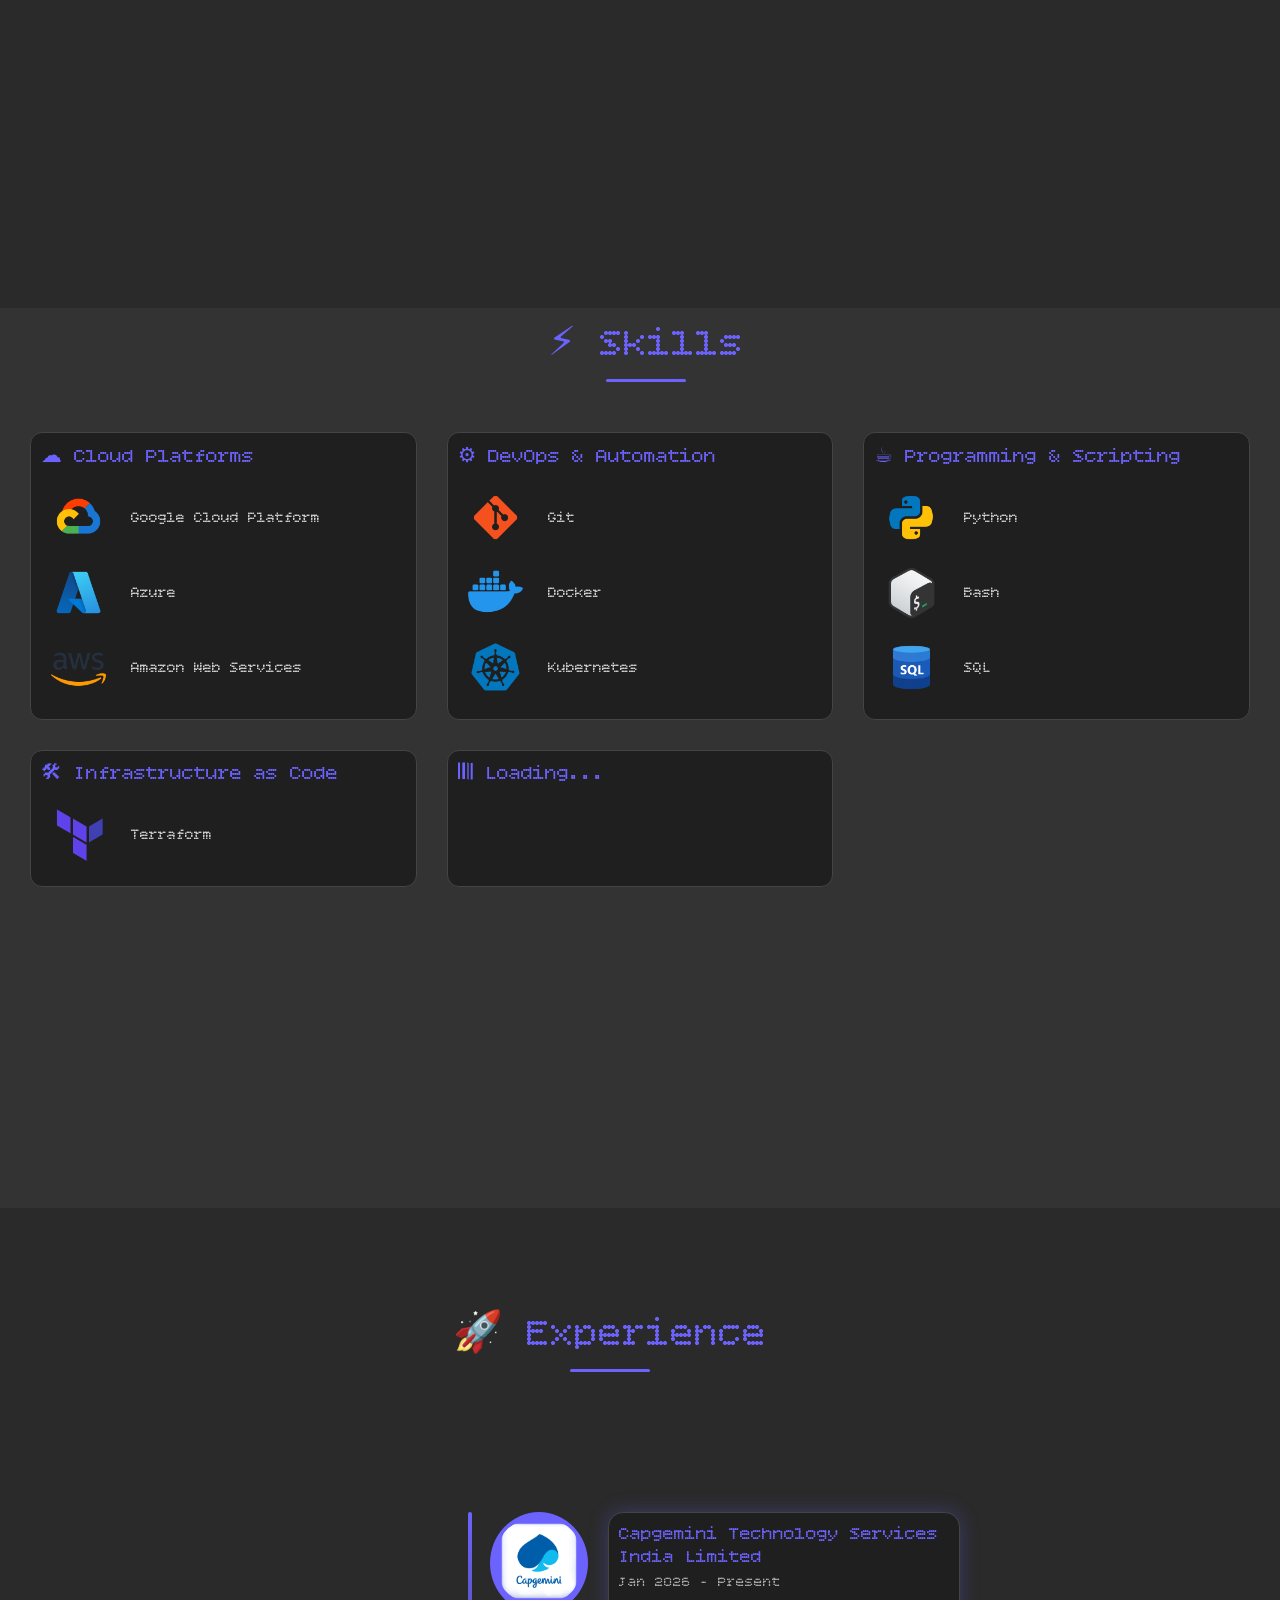
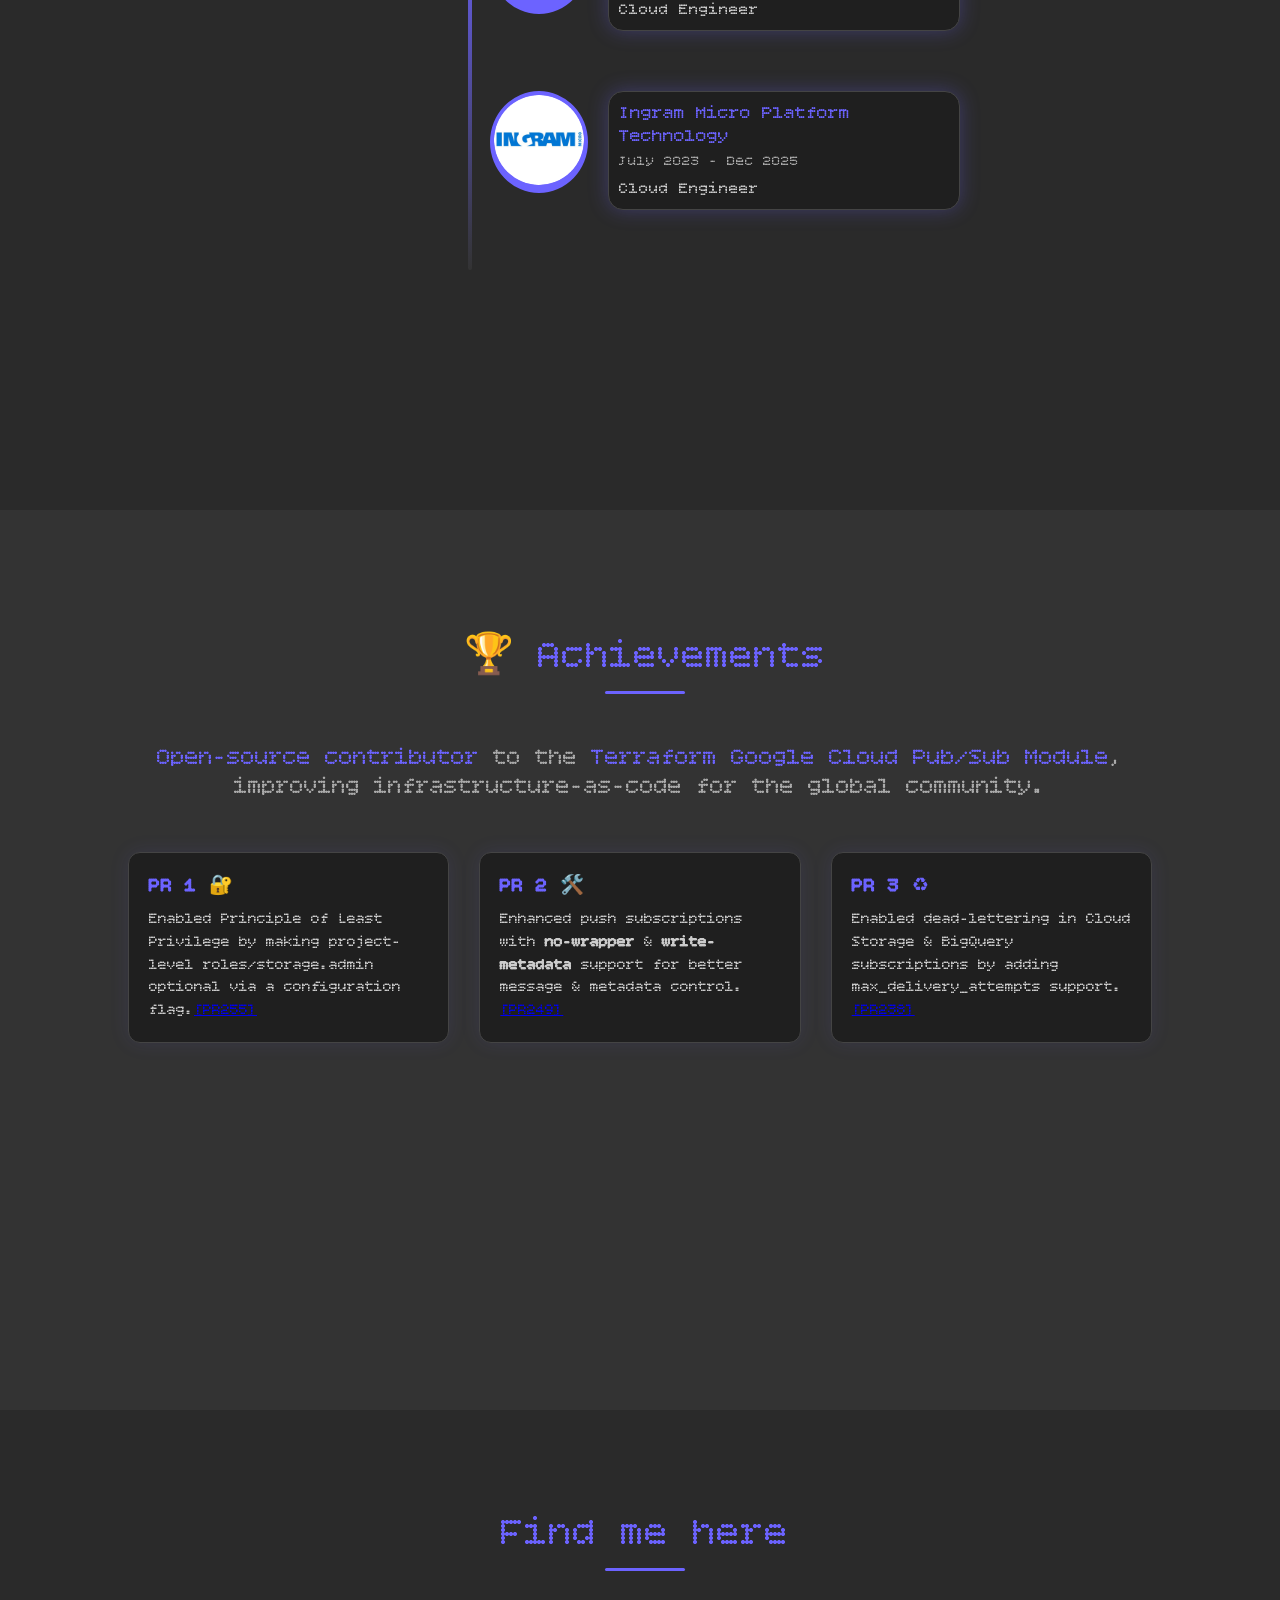
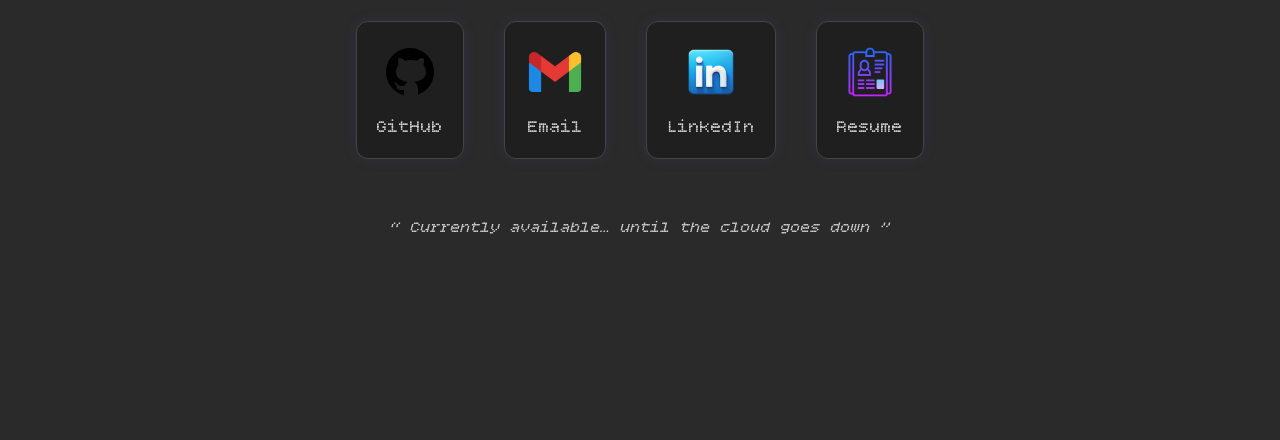
==== commit 48917f9a: "update" ====
--- a/index.html
+++ b/index.html
@@ -64,13 +64,13 @@
 <!--  About Section -->
 <section class="about" id="about">
     <div class="about-image">
-        <img src="./assets/badge.png" alt="About Me">
+        <img src="./assets/badge2.png" alt="About Me">
     </div>
     <div class="about-text">
         <h2>About Me</h2>
         <p>
             Cloud Engineer with 2+ years of experience across GCP, AWS, and Azure. 
-            <span class="cert">Certified Google Cloud Associate Cloud Engineer.</span>
+            <span class="cert">Certified Google Cloud Professional Cloud Network Engineer.</span>
             Skilled in Terraform, CI/CD automation, and building secure, scalable solutions. 
             Passionate about optimizing cost, performance, and reliability in the cloud.
         </p>
